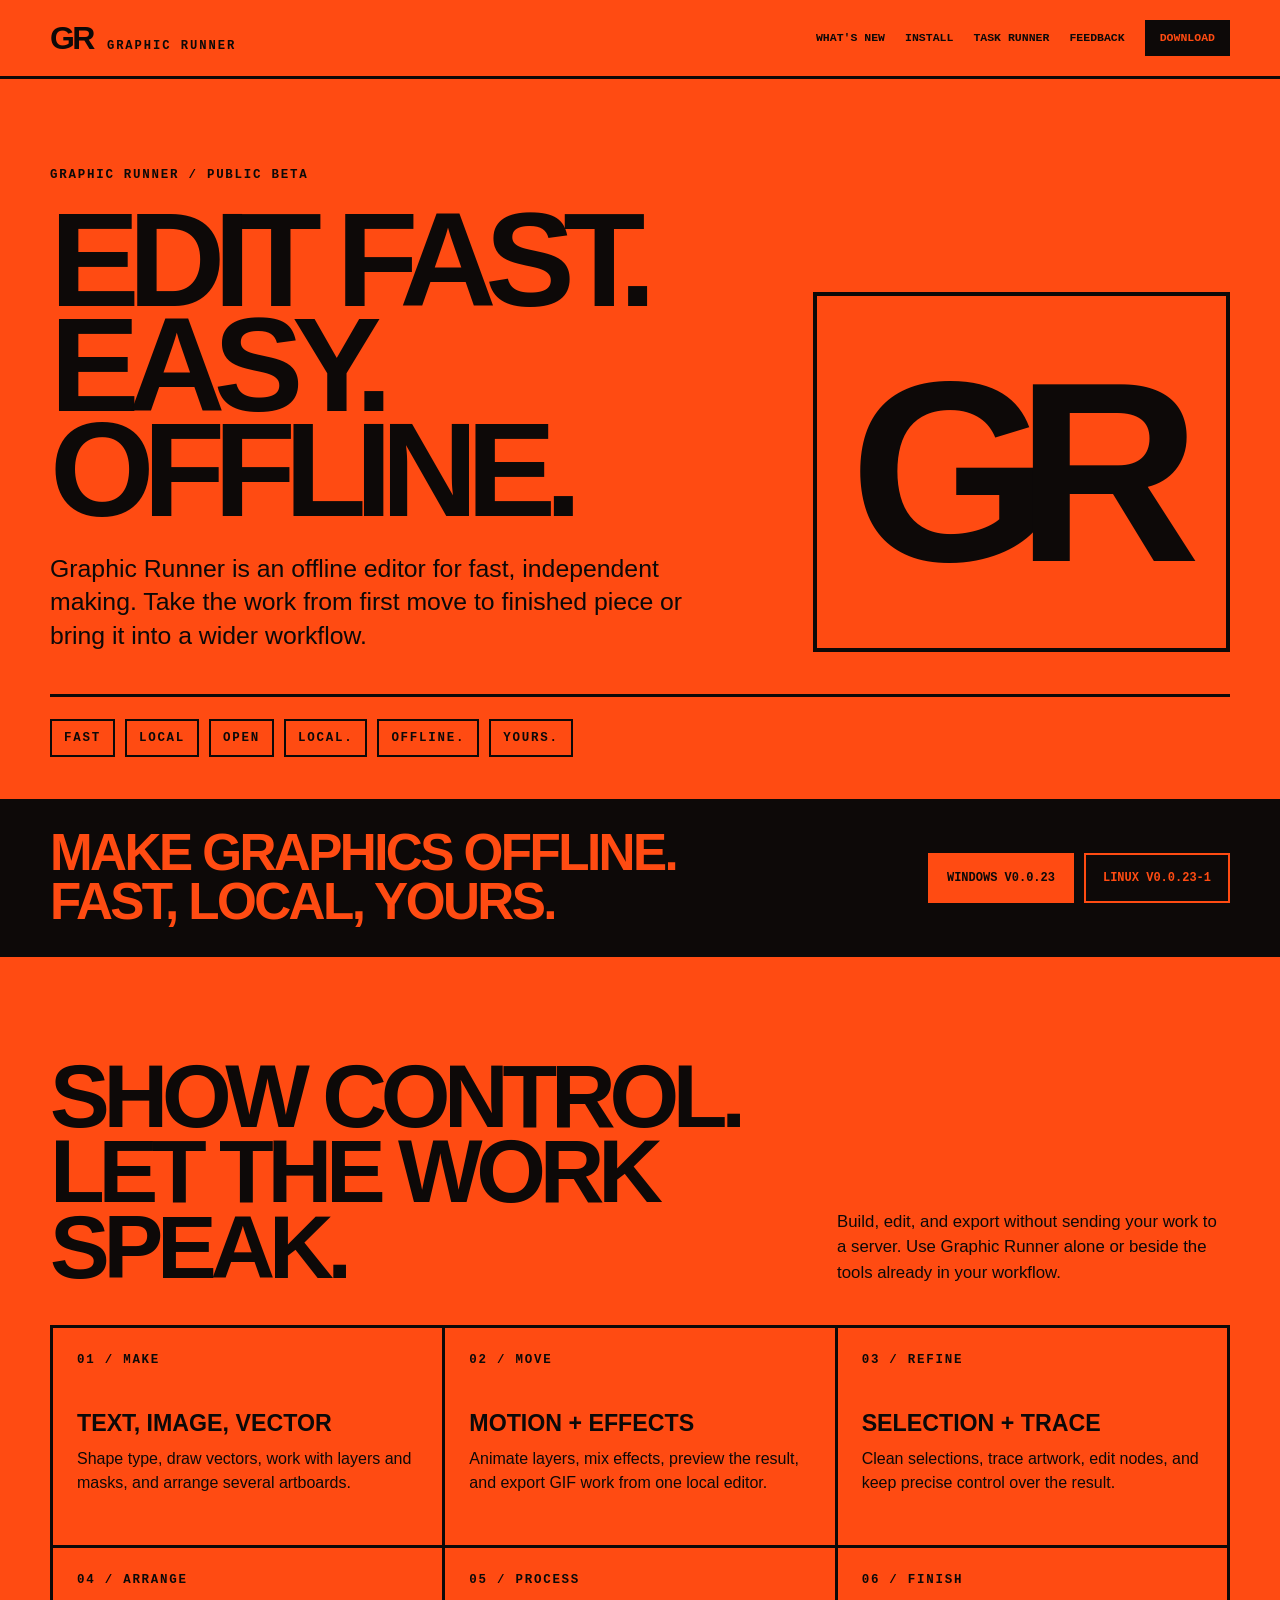
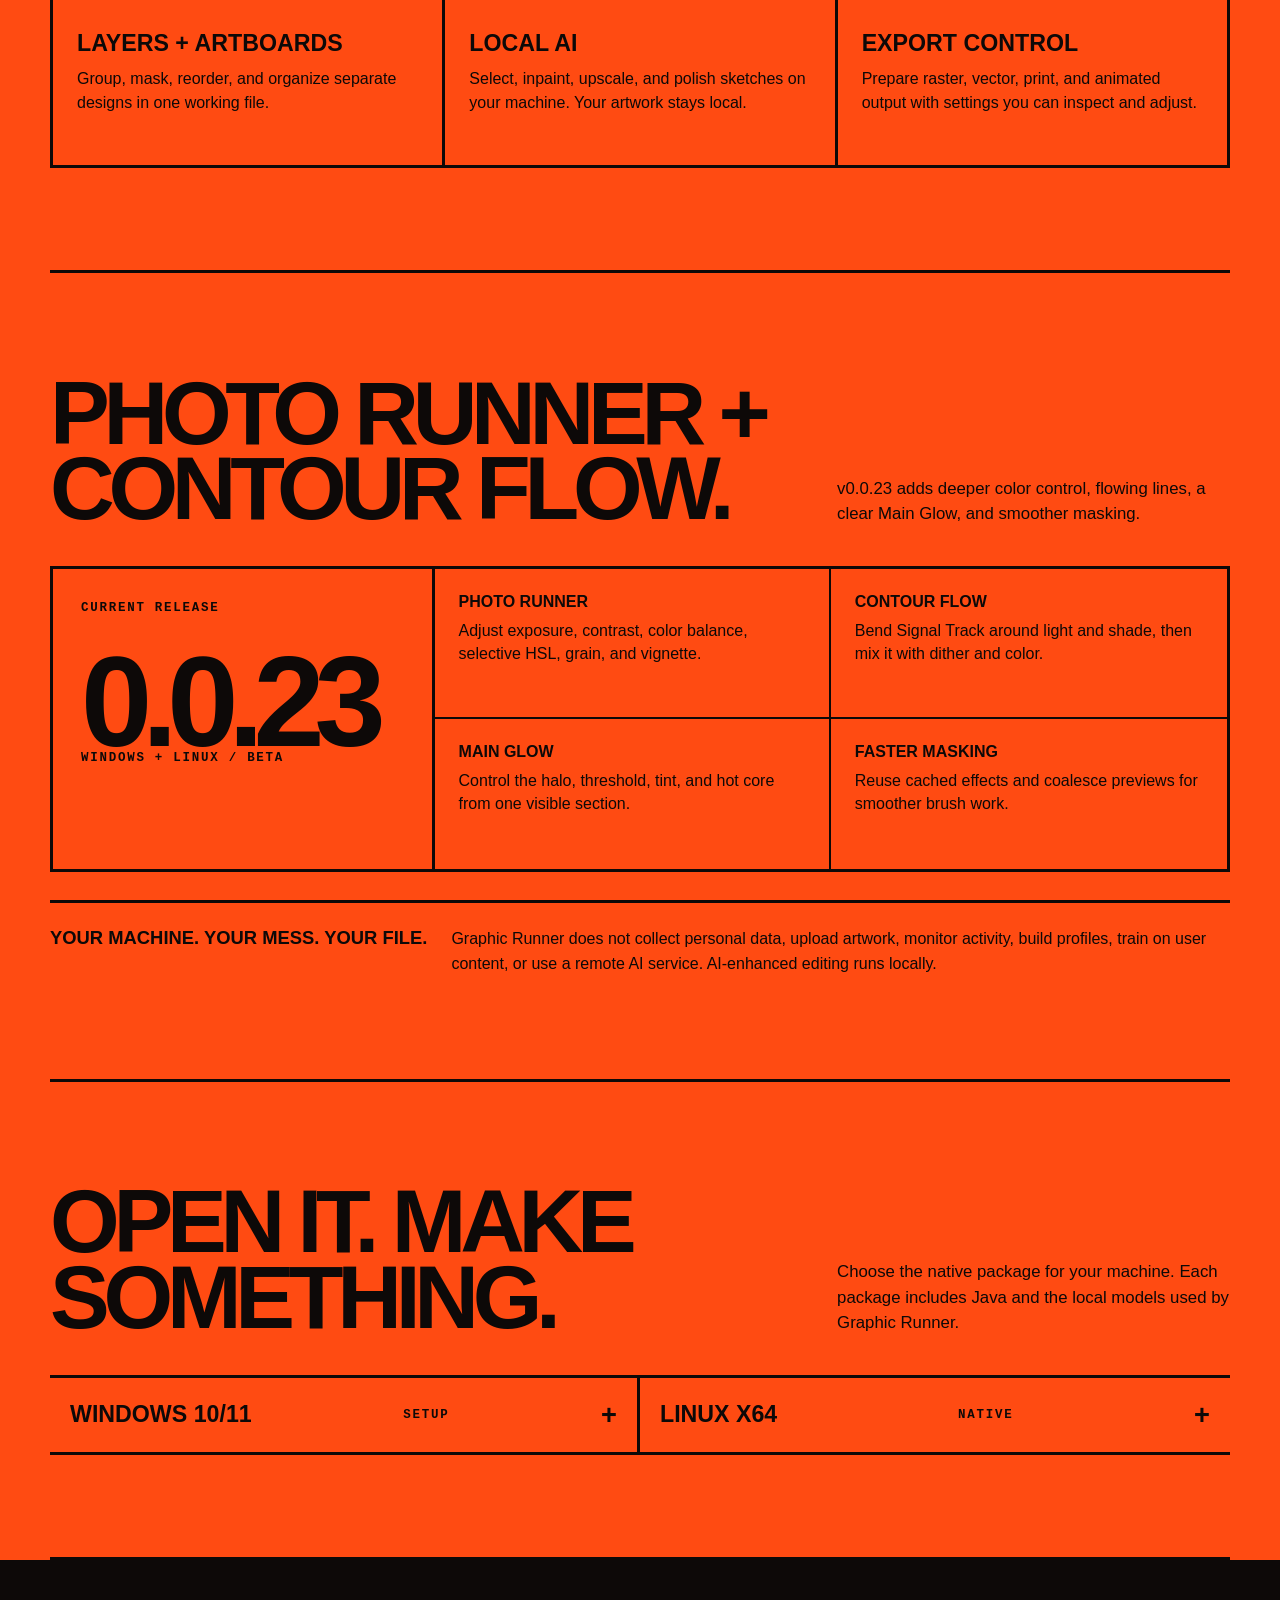
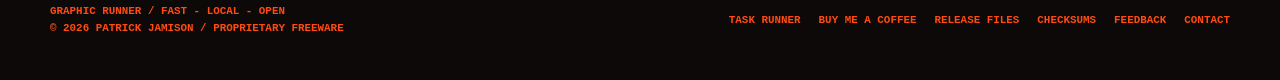
==== index.html @ 795e066e "Apply Graphic Runner brand system to website" ====
<!doctype html>
<html lang="en">
<head>
  <meta charset="utf-8">
  <meta name="viewport" content="width=device-width, initial-scale=1">
  <meta name="theme-color" content="#ff4b12">
  <meta name="description" content="Graphic Runner v0.0.23 Beta is a fast, local graphics editor with Photo Runner, Contour Flow, smoother masking, and offline AI for Windows and Linux.">
  <link rel="canonical" href="https://runnerlabs.github.io/graphic-runner/">
  <meta property="og:type" content="website">
  <meta property="og:site_name" content="Graphic Runner">
  <meta property="og:title" content="Graphic Runner - Edit fast. Easy. Offline.">
  <meta property="og:description" content="Make graphics offline. Fast, local, yours.">
  <meta property="og:url" content="https://runnerlabs.github.io/graphic-runner/">
  <meta property="og:image" content="https://runnerlabs.github.io/graphic-runner/assets/graphic-runner-social-card-orange.png">
  <meta property="og:image:width" content="1200">
  <meta property="og:image:height" content="630">
  <meta property="og:image:alt" content="Graphic Runner public beta">
  <meta name="twitter:card" content="summary_large_image">
  <meta name="twitter:title" content="Graphic Runner - Edit fast. Easy. Offline.">
  <meta name="twitter:description" content="Make graphics offline. Fast, local, yours.">
  <meta name="twitter:image" content="https://runnerlabs.github.io/graphic-runner/assets/graphic-runner-social-card-orange.png">
  <title>Graphic Runner - Edit Fast. Easy. Offline.</title>
  <link rel="icon" type="image/png" href="assets/graphic-runner-ember-gr.png">
  <link rel="apple-touch-icon" href="assets/graphic-runner-ember-gr.png">
  <style>
    :root { --field: #ff4b12; --ink: #0d0908; --max: 1180px; }
    * { box-sizing: border-box; }
    html { scroll-behavior: smooth; }
    body { margin: 0; color: var(--ink); background: var(--field); font-family: Arial, Helvetica, sans-serif; }
    a { color: inherit; }
    button, summary { font: inherit; }
    .shell { width: min(calc(100% - 40px), var(--max)); margin-inline: auto; }
    .mono { font-family: "Courier New", Courier, monospace; }
    .skip-link { position: fixed; top: -80px; left: 16px; z-index: 20; padding: 12px 16px; color: var(--field); background: var(--ink); border: 2px solid var(--ink); font: 700 .75rem/1 "Courier New", monospace; text-transform: uppercase; }
    .skip-link:focus { top: 12px; }
    :focus-visible { outline: 4px solid var(--ink); outline-offset: 4px; }
    header { border-bottom: 3px solid var(--ink); }
    .nav { min-height: 76px; display: flex; align-items: center; justify-content: space-between; gap: 24px; }
    .brand { display: flex; align-items: baseline; gap: 14px; color: var(--ink); font-weight: 900; text-decoration: none; text-transform: uppercase; }
    .brand-mark { font-size: 2rem; line-height: 1; letter-spacing: -.08em; }
    .brand-name { font: 700 .76rem/1 "Courier New", monospace; letter-spacing: .16em; }
    .nav-links { display: flex; align-items: center; gap: 20px; }
    .nav-links a { font: 700 .72rem/1 "Courier New", monospace; text-decoration: none; text-transform: uppercase; }
    .nav-links a:hover { text-decoration: underline; text-decoration-thickness: 2px; text-underline-offset: 5px; }
    .nav-links .download-link { padding: 12px 15px; color: var(--field); background: var(--ink); }
    .hero { padding: clamp(40px, 7vw, 88px) 0 42px; }
    .hero-grid { display: grid; grid-template-columns: minmax(0, 1fr) minmax(280px, .62fr); gap: clamp(34px, 7vw, 92px); align-items: end; }
    .kicker, .stamp { font: 700 .78rem/1.3 "Courier New", Courier, monospace; letter-spacing: .14em; text-transform: uppercase; }
    .kicker { margin: 0 0 24px; }
    h1, h2, h3, p { margin-top: 0; }
    h1 { max-width: 820px; margin-bottom: 30px; font-size: clamp(4.2rem, 10.5vw, 9.6rem); font-weight: 900; line-height: .78; letter-spacing: -.085em; text-transform: uppercase; }
    .lede { max-width: 650px; margin-bottom: 0; font-size: clamp(1.15rem, 2vw, 1.55rem); line-height: 1.35; }
    .monogram { display: grid; min-height: 360px; place-items: center; border: 4px solid var(--ink); font-size: clamp(8rem, 20vw, 17rem); font-weight: 900; line-height: .7; letter-spacing: -.13em; overflow: hidden; }
    .monogram span { transform: translateX(-.05em); }
    .proof-row { display: flex; flex-wrap: wrap; gap: 10px; margin-top: 42px; padding-top: 22px; border-top: 3px solid var(--ink); }
    .proof-row span { padding: 9px 12px; border: 2px solid var(--ink); }
    .action-band { color: var(--field); background: var(--ink); }
    .action-row { display: grid; grid-template-columns: minmax(0, 1fr) auto; align-items: center; gap: 28px; min-height: 156px; padding-block: 30px; }
    .action-row p { max-width: 690px; margin-bottom: 0; font-size: clamp(1.8rem, 4vw, 3.6rem); font-weight: 900; line-height: .95; letter-spacing: -.05em; text-transform: uppercase; }
    .actions { display: flex; flex-wrap: wrap; justify-content: flex-end; gap: 10px; }
    .button { min-height: 50px; display: inline-flex; align-items: center; justify-content: center; padding: 13px 17px; border: 2px solid var(--field); color: var(--field); background: var(--ink); font: 700 .75rem/1 "Courier New", Courier, monospace; text-align: center; text-decoration: none; text-transform: uppercase; }
    .button.primary { color: var(--ink); background: var(--field); }
    .button:hover { color: var(--ink); background: var(--field); }
    .button.primary:hover { color: var(--field); background: var(--ink); }
    .section { padding: clamp(58px, 8vw, 104px) 0; border-bottom: 3px solid var(--ink); }
    .section-heading { display: grid; grid-template-columns: minmax(0, 1.15fr) minmax(260px, .6fr); gap: 34px; align-items: end; margin-bottom: 40px; }
    h2 { margin-bottom: 0; font-size: clamp(3rem, 7vw, 6.5rem); font-weight: 900; line-height: .84; letter-spacing: -.07em; text-transform: uppercase; }
    .section-heading p { margin-bottom: 0; font-size: 1.05rem; line-height: 1.5; }
    .capability-grid { display: grid; grid-template-columns: repeat(3, 1fr); border-top: 3px solid var(--ink); border-left: 3px solid var(--ink); }
    .capability { min-height: 220px; padding: 24px; border-right: 3px solid var(--ink); border-bottom: 3px solid var(--ink); }
    .capability .stamp { display: block; margin-bottom: 44px; }
    h3 { margin-bottom: 12px; font-size: 1.45rem; line-height: 1; text-transform: uppercase; }
    .capability p { margin-bottom: 0; line-height: 1.5; }
    .release-grid { display: grid; grid-template-columns: .65fr 1.35fr; border: 3px solid var(--ink); }
    .release-mark { padding: 28px; border-right: 3px solid var(--ink); }
    .release-mark strong { display: block; margin-top: 38px; font-size: clamp(4rem, 10vw, 8rem); line-height: .75; letter-spacing: -.08em; }
    .release-list { display: grid; grid-template-columns: 1fr 1fr; }
    .release-item { min-height: 150px; padding: 24px; border-right: 2px solid var(--ink); border-bottom: 2px solid var(--ink); }
    .release-item:nth-child(2n) { border-right: 0; }
    .release-item:nth-last-child(-n+2) { border-bottom: 0; }
    .release-item strong { display: block; margin-bottom: 8px; text-transform: uppercase; }
    .release-item p { margin-bottom: 0; line-height: 1.45; }
    .trust-note { display: grid; grid-template-columns: auto minmax(0, 1fr); gap: 24px; margin-top: 28px; padding-top: 24px; border-top: 3px solid var(--ink); }
    .trust-note strong { font-size: 1.15rem; text-transform: uppercase; }
    .trust-note p { max-width: 760px; margin-bottom: 0; line-height: 1.55; }
    .install-grid { display: grid; grid-template-columns: 1fr 1fr; border-top: 3px solid var(--ink); }
    details { border-right: 3px solid var(--ink); border-bottom: 3px solid var(--ink); }
    details:last-child { border-right: 0; }
    summary { min-height: 74px; display: flex; align-items: center; justify-content: space-between; gap: 20px; padding: 18px 20px; cursor: pointer; list-style: none; text-transform: uppercase; }
    summary::-webkit-details-marker { display: none; }
    summary::after { content: "+"; font-size: 1.7rem; font-weight: 900; }
    details[open] summary::after { content: "-"; }
    details[open] summary { color: var(--field); background: var(--ink); }
    summary h3 { margin: 0; }
    .detail-body { padding: 24px; border-top: 3px solid var(--ink); }
    .detail-body ol { margin: 0; padding-left: 21px; line-height: 1.55; }
    .detail-body li + li { margin-top: 10px; }
    .checksum { display: block; margin-top: 6px; font: 700 .7rem/1.5 "Courier New", monospace; overflow-wrap: anywhere; }
    .detail-note { margin: 20px 0 0; padding-left: 14px; border-left: 4px solid var(--ink); line-height: 1.5; }
    footer { color: var(--field); background: var(--ink); }
    .footer-row { min-height: 120px; display: flex; align-items: center; justify-content: space-between; gap: 28px; padding-block: 26px; font: 700 .68rem/1.55 "Courier New", monospace; text-transform: uppercase; }
    .footer-links { display: flex; flex-wrap: wrap; justify-content: flex-end; gap: 18px; }
    .footer-links a { text-decoration: none; }
    .footer-links a:hover { text-decoration: underline; text-underline-offset: 4px; }
    @media (max-width: 860px) {
      .hero-grid, .section-heading, .release-grid { grid-template-columns: 1fr; }
      .monogram { min-height: 250px; }
      .action-row { grid-template-columns: 1fr; }
      .actions { justify-content: flex-start; }
      .capability-grid { grid-template-columns: 1fr 1fr; }
      .release-mark { border-right: 0; border-bottom: 3px solid var(--ink); }
    }
    @media (max-width: 640px) {
      .shell { width: min(calc(100% - 24px), var(--max)); }
      .nav { align-items: flex-start; flex-direction: column; padding: 16px 0; }
      .nav-links { width: 100%; justify-content: space-between; gap: 12px; }
      .nav-links a:not(.download-link) { display: none; }
      h1 { font-size: clamp(3.6rem, 21vw, 6rem); }
      .capability-grid, .release-list, .install-grid { grid-template-columns: 1fr; }
      .capability { min-height: 0; }
      .release-item, .release-item:nth-child(2n) { border-right: 0; border-bottom: 2px solid var(--ink); }
      .release-item:last-child { border-bottom: 0; }
      details { border-right: 0; }
      .trust-note { grid-template-columns: 1fr; }
      .footer-row { align-items: flex-start; flex-direction: column; }
      .footer-links { justify-content: flex-start; }
    }
    @media (prefers-reduced-motion: reduce) { html { scroll-behavior: auto; } }
  </style>
</head>
<body>
  <a class="skip-link" href="#main">Skip to content</a>
  <header>
    <nav class="nav shell" aria-label="Main navigation">
      <a class="brand" href="#top"><span class="brand-mark">GR</span><span class="brand-name">Graphic Runner</span></a>
      <div class="nav-links">
        <a href="#release">What's new</a><a href="#install">Install</a><a href="https://runnerlabs.github.io/task-runner/">Task Runner</a><a href="https://forms.gle/xRCnM3ARTG7ps8CYA" target="_blank" rel="noopener">Feedback</a><a class="download-link" href="https://github.com/RunnerLabs/graphic-runner/releases/tag/v0.0.23">Download</a>
      </div>
    </nav>
  </header>
  <main id="main">
    <section class="hero shell" id="top" aria-labelledby="main-title">
      <div class="hero-grid">
        <div><p class="kicker">Graphic Runner / Public beta</p><h1 id="main-title">Edit fast.<br>Easy.<br>Offline.</h1><p class="lede">Graphic Runner is an offline editor for fast, independent making. Take the work from first move to finished piece or bring it into a wider workflow.</p></div>
        <div class="monogram" aria-label="Graphic Runner GR monogram"><span>GR</span></div>
      </div>
      <div class="proof-row stamp" aria-label="Graphic Runner proof stamps"><span>Fast</span><span>Local</span><span>Open</span><span>Local.</span><span>Offline.</span><span>Yours.</span></div>
    </section>
    <section class="action-band" aria-label="Download Graphic Runner">
      <div class="action-row shell"><p>Make graphics offline. Fast, local, yours.</p><div class="actions"><a class="button primary" href="https://github.com/RunnerLabs/graphic-runner/releases/download/v0.0.23/GraphicRunner-0.0.23-Windows-Setup.exe">Windows v0.0.23</a><a class="button" href="https://github.com/RunnerLabs/graphic-runner/releases/download/v0.0.23/graphicrunner_0.0.23-1_amd64.deb">Linux v0.0.23-1</a></div></div>
    </section>
    <section class="section shell" aria-labelledby="control-title">
      <div class="section-heading"><h2 id="control-title">Show control. Let the work speak.</h2><p>Build, edit, and export without sending your work to a server. Use Graphic Runner alone or beside the tools already in your workflow.</p></div>
      <div class="capability-grid">
        <article class="capability"><span class="stamp">01 / Make</span><h3>Text, image, vector</h3><p>Shape type, draw vectors, work with layers and masks, and arrange several artboards.</p></article>
        <article class="capability"><span class="stamp">02 / Move</span><h3>Motion + effects</h3><p>Animate layers, mix effects, preview the result, and export GIF work from one local editor.</p></article>
        <article class="capability"><span class="stamp">03 / Refine</span><h3>Selection + trace</h3><p>Clean selections, trace artwork, edit nodes, and keep precise control over the result.</p></article>
        <article class="capability"><span class="stamp">04 / Arrange</span><h3>Layers + artboards</h3><p>Group, mask, reorder, and organize separate designs in one working file.</p></article>
        <article class="capability"><span class="stamp">05 / Process</span><h3>Local AI</h3><p>Select, inpaint, upscale, and polish sketches on your machine. Your artwork stays local.</p></article>
        <article class="capability"><span class="stamp">06 / Finish</span><h3>Export control</h3><p>Prepare raster, vector, print, and animated output with settings you can inspect and adjust.</p></article>
      </div>
    </section>
    <section class="section shell" id="release" aria-labelledby="release-title">
      <div class="section-heading"><h2 id="release-title">Photo Runner + Contour Flow.</h2><p>v0.0.23 adds deeper color control, flowing lines, a clear Main Glow, and smoother masking.</p></div>
      <div class="release-grid"><div class="release-mark"><span class="stamp">Current release</span><strong>0.0.23</strong><p class="stamp">Windows + Linux / Beta</p></div><div class="release-list"><article class="release-item"><strong>Photo Runner</strong><p>Adjust exposure, contrast, color balance, selective HSL, grain, and vignette.</p></article><article class="release-item"><strong>Contour Flow</strong><p>Bend Signal Track around light and shade, then mix it with dither and color.</p></article><article class="release-item"><strong>Main Glow</strong><p>Control the halo, threshold, tint, and hot core from one visible section.</p></article><article class="release-item"><strong>Faster masking</strong><p>Reuse cached effects and coalesce previews for smoother brush work.</p></article></div></div>
      <div class="trust-note"><strong>Your machine. Your mess. Your file.</strong><p>Graphic Runner does not collect personal data, upload artwork, monitor activity, build profiles, train on user content, or use a remote AI service. AI-enhanced editing runs locally.</p></div>
    </section>
    <section class="section shell" id="install" aria-labelledby="install-title">
      <div class="section-heading"><h2 id="install-title">Open it. Make something.</h2><p>Choose the native package for your machine. Each package includes Java and the local models used by Graphic Runner.</p></div>
      <div class="install-grid">
        <details><summary><h3>Windows 10/11</h3><span class="stamp">Setup</span></summary><div class="detail-body"><ol><li>Download <a href="https://github.com/RunnerLabs/graphic-runner/releases/download/v0.0.23/GraphicRunner-0.0.23-Windows-Setup.exe"><strong>GraphicRunner-0.0.23-Windows-Setup.exe</strong></a>.</li><li>Verify the SHA-256 checksum.<span class="checksum">79E39475E0C8FB78A49BEAB6A52B58510111F512CE08117F7CCEC7CEAD509DE9</span></li><li>Run Setup, then accept the beta license when Graphic Runner opens.</li></ol><p class="detail-note">This unsigned beta may show a publisher notice. Verify the checksum, confirm the app name, and continue from More info. Do not disable Windows security.</p></div></details>
        <details><summary><h3>Linux x64</h3><span class="stamp">Native</span></summary><div class="detail-body"><ol><li>Download <a href="https://github.com/RunnerLabs/graphic-runner/releases/download/v0.0.23/graphicrunner_0.0.23-1_amd64.deb"><strong>graphicrunner_0.0.23-1_amd64.deb</strong></a>.</li><li>Verify the SHA-256 checksum.<span class="checksum">AD901C06F4816F4A5AD97CCD33A5E4DD7DA90E92955A73CE689907664F190356</span></li><li>Install with <code>sudo apt install ./graphicrunner_0.0.23-1_amd64.deb</code>.</li><li>For a no-install option, use the <a href="https://github.com/RunnerLabs/graphic-runner/releases/download/v0.0.23/GraphicRunner-Linux-x64-0.0.23.tar.gz"><strong>portable Linux bundle</strong></a>.</li></ol><p class="detail-note">Java is included. Vulkan and OpenMP are optional for native AI upscale. Wine and Bottles are not required.</p></div></details>
      </div>
    </section>
  </main>
  <footer><div class="footer-row shell"><span>Graphic Runner / Fast - Local - Open<br>© 2026 Patrick Jamison / Proprietary freeware</span><div class="footer-links"><a href="https://runnerlabs.github.io/task-runner/">Task Runner</a><a href="https://buymeacoffee.com/trunner">Buy me a coffee</a><a href="https://github.com/RunnerLabs/graphic-runner/releases/tag/v0.0.23">Release files</a><a href="https://github.com/RunnerLabs/graphic-runner/releases/download/v0.0.23/SHA256SUMS_v0.0.23.txt">Checksums</a><a href="https://forms.gle/xRCnM3ARTG7ps8CYA" target="_blank" rel="noopener">Feedback</a><a href="mailto:taskmaster@trunner.net">Contact</a></div></div></footer>
</body>
</html>
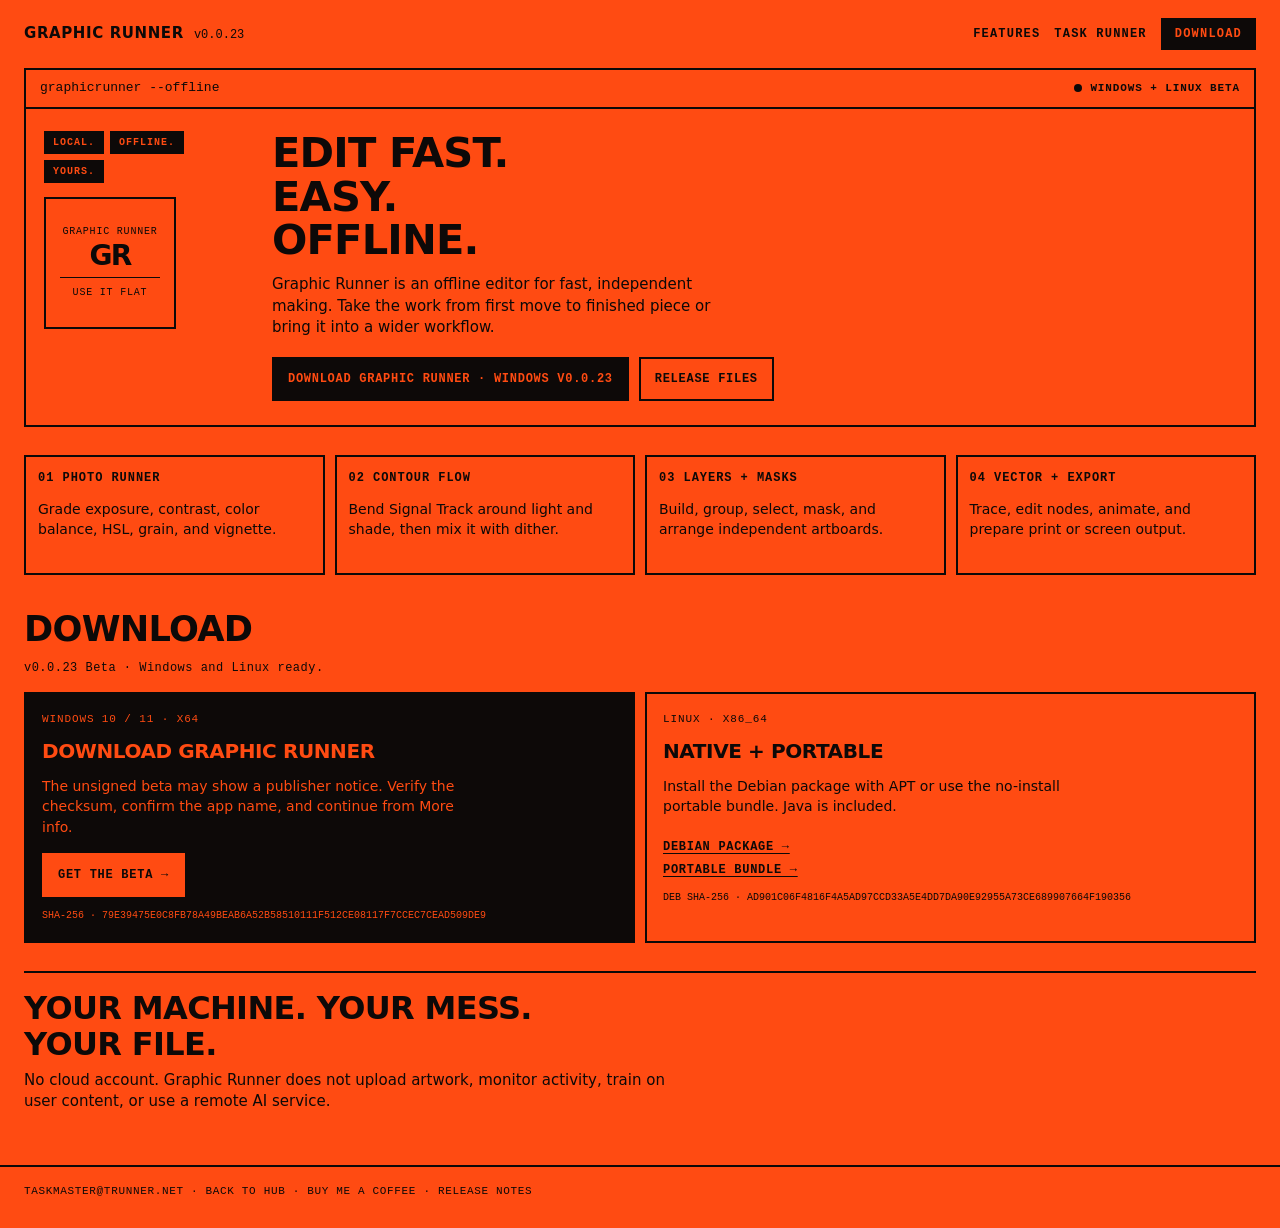
==== commit 348c48cc: "Match Graphic Runner page to shared product layout" ====
--- a/index.html
+++ b/index.html
@@ -19,160 +19,121 @@
   <meta name="twitter:title" content="Graphic Runner - Edit fast. Easy. Offline.">
   <meta name="twitter:description" content="Make graphics offline. Fast, local, yours.">
   <meta name="twitter:image" content="https://runnerlabs.github.io/graphic-runner/assets/graphic-runner-social-card-orange.png">
-  <title>Graphic Runner - Edit Fast. Easy. Offline.</title>
+  <title>Graphic Runner - Edit fast. Easy. Offline.</title>
   <link rel="icon" type="image/png" href="assets/graphic-runner-ember-gr.png">
   <link rel="apple-touch-icon" href="assets/graphic-runner-ember-gr.png">
   <style>
-    :root { --field: #ff4b12; --ink: #0d0908; --max: 1180px; }
-    * { box-sizing: border-box; }
-    html { scroll-behavior: smooth; }
-    body { margin: 0; color: var(--ink); background: var(--field); font-family: Arial, Helvetica, sans-serif; }
-    a { color: inherit; }
-    button, summary { font: inherit; }
-    .shell { width: min(calc(100% - 40px), var(--max)); margin-inline: auto; }
-    .mono { font-family: "Courier New", Courier, monospace; }
-    .skip-link { position: fixed; top: -80px; left: 16px; z-index: 20; padding: 12px 16px; color: var(--field); background: var(--ink); border: 2px solid var(--ink); font: 700 .75rem/1 "Courier New", monospace; text-transform: uppercase; }
+    :root {
+      --field: #ff4b12;
+      --ink: #0d0908;
+      --pad: 24px;
+      --max: 1280px;
+      --font: "IBM Plex Sans", "Segoe UI", system-ui, sans-serif;
+      --mono: "IBM Plex Mono", "SFMono-Regular", Consolas, monospace;
+    }
+    *, *::before, *::after { box-sizing: border-box; }
+    html { color-scheme: light; scroll-behavior: smooth; }
+    body { margin: 0; min-height: 100vh; color: var(--ink); background: var(--field); font-family: var(--font); font-size: 16px; line-height: 1.45; -webkit-font-smoothing: antialiased; }
+    a { color: inherit; text-decoration: none; }
+    h1, h2, h3, p { margin: 0; }
+    h1, h2, h3 { font-weight: 800; letter-spacing: -.02em; text-transform: uppercase; }
+    code { font-family: var(--mono); }
+    .skip-link { position: fixed; top: -70px; left: 16px; z-index: 10; padding: 10px 14px; color: var(--field); background: var(--ink); font: 700 12px/1 var(--mono); text-transform: uppercase; }
     .skip-link:focus { top: 12px; }
-    :focus-visible { outline: 4px solid var(--ink); outline-offset: 4px; }
-    header { border-bottom: 3px solid var(--ink); }
-    .nav { min-height: 76px; display: flex; align-items: center; justify-content: space-between; gap: 24px; }
-    .brand { display: flex; align-items: baseline; gap: 14px; color: var(--ink); font-weight: 900; text-decoration: none; text-transform: uppercase; }
-    .brand-mark { font-size: 2rem; line-height: 1; letter-spacing: -.08em; }
-    .brand-name { font: 700 .76rem/1 "Courier New", monospace; letter-spacing: .16em; }
-    .nav-links { display: flex; align-items: center; gap: 20px; }
-    .nav-links a { font: 700 .72rem/1 "Courier New", monospace; text-decoration: none; text-transform: uppercase; }
-    .nav-links a:hover { text-decoration: underline; text-decoration-thickness: 2px; text-underline-offset: 5px; }
-    .nav-links .download-link { padding: 12px 15px; color: var(--field); background: var(--ink); }
-    .hero { padding: clamp(40px, 7vw, 88px) 0 42px; }
-    .hero-grid { display: grid; grid-template-columns: minmax(0, 1fr) minmax(280px, .62fr); gap: clamp(34px, 7vw, 92px); align-items: end; }
-    .kicker, .stamp { font: 700 .78rem/1.3 "Courier New", Courier, monospace; letter-spacing: .14em; text-transform: uppercase; }
-    .kicker { margin: 0 0 24px; }
-    h1, h2, h3, p { margin-top: 0; }
-    h1 { max-width: 820px; margin-bottom: 30px; font-size: clamp(4.2rem, 10.5vw, 9.6rem); font-weight: 900; line-height: .78; letter-spacing: -.085em; text-transform: uppercase; }
-    .lede { max-width: 650px; margin-bottom: 0; font-size: clamp(1.15rem, 2vw, 1.55rem); line-height: 1.35; }
-    .monogram { display: grid; min-height: 360px; place-items: center; border: 4px solid var(--ink); font-size: clamp(8rem, 20vw, 17rem); font-weight: 900; line-height: .7; letter-spacing: -.13em; overflow: hidden; }
-    .monogram span { transform: translateX(-.05em); }
-    .proof-row { display: flex; flex-wrap: wrap; gap: 10px; margin-top: 42px; padding-top: 22px; border-top: 3px solid var(--ink); }
-    .proof-row span { padding: 9px 12px; border: 2px solid var(--ink); }
-    .action-band { color: var(--field); background: var(--ink); }
-    .action-row { display: grid; grid-template-columns: minmax(0, 1fr) auto; align-items: center; gap: 28px; min-height: 156px; padding-block: 30px; }
-    .action-row p { max-width: 690px; margin-bottom: 0; font-size: clamp(1.8rem, 4vw, 3.6rem); font-weight: 900; line-height: .95; letter-spacing: -.05em; text-transform: uppercase; }
-    .actions { display: flex; flex-wrap: wrap; justify-content: flex-end; gap: 10px; }
-    .button { min-height: 50px; display: inline-flex; align-items: center; justify-content: center; padding: 13px 17px; border: 2px solid var(--field); color: var(--field); background: var(--ink); font: 700 .75rem/1 "Courier New", Courier, monospace; text-align: center; text-decoration: none; text-transform: uppercase; }
-    .button.primary { color: var(--ink); background: var(--field); }
-    .button:hover { color: var(--ink); background: var(--field); }
-    .button.primary:hover { color: var(--field); background: var(--ink); }
-    .section { padding: clamp(58px, 8vw, 104px) 0; border-bottom: 3px solid var(--ink); }
-    .section-heading { display: grid; grid-template-columns: minmax(0, 1.15fr) minmax(260px, .6fr); gap: 34px; align-items: end; margin-bottom: 40px; }
-    h2 { margin-bottom: 0; font-size: clamp(3rem, 7vw, 6.5rem); font-weight: 900; line-height: .84; letter-spacing: -.07em; text-transform: uppercase; }
-    .section-heading p { margin-bottom: 0; font-size: 1.05rem; line-height: 1.5; }
-    .capability-grid { display: grid; grid-template-columns: repeat(3, 1fr); border-top: 3px solid var(--ink); border-left: 3px solid var(--ink); }
-    .capability { min-height: 220px; padding: 24px; border-right: 3px solid var(--ink); border-bottom: 3px solid var(--ink); }
-    .capability .stamp { display: block; margin-bottom: 44px; }
-    h3 { margin-bottom: 12px; font-size: 1.45rem; line-height: 1; text-transform: uppercase; }
-    .capability p { margin-bottom: 0; line-height: 1.5; }
-    .release-grid { display: grid; grid-template-columns: .65fr 1.35fr; border: 3px solid var(--ink); }
-    .release-mark { padding: 28px; border-right: 3px solid var(--ink); }
-    .release-mark strong { display: block; margin-top: 38px; font-size: clamp(4rem, 10vw, 8rem); line-height: .75; letter-spacing: -.08em; }
-    .release-list { display: grid; grid-template-columns: 1fr 1fr; }
-    .release-item { min-height: 150px; padding: 24px; border-right: 2px solid var(--ink); border-bottom: 2px solid var(--ink); }
-    .release-item:nth-child(2n) { border-right: 0; }
-    .release-item:nth-last-child(-n+2) { border-bottom: 0; }
-    .release-item strong { display: block; margin-bottom: 8px; text-transform: uppercase; }
-    .release-item p { margin-bottom: 0; line-height: 1.45; }
-    .trust-note { display: grid; grid-template-columns: auto minmax(0, 1fr); gap: 24px; margin-top: 28px; padding-top: 24px; border-top: 3px solid var(--ink); }
-    .trust-note strong { font-size: 1.15rem; text-transform: uppercase; }
-    .trust-note p { max-width: 760px; margin-bottom: 0; line-height: 1.55; }
-    .install-grid { display: grid; grid-template-columns: 1fr 1fr; border-top: 3px solid var(--ink); }
-    details { border-right: 3px solid var(--ink); border-bottom: 3px solid var(--ink); }
-    details:last-child { border-right: 0; }
-    summary { min-height: 74px; display: flex; align-items: center; justify-content: space-between; gap: 20px; padding: 18px 20px; cursor: pointer; list-style: none; text-transform: uppercase; }
-    summary::-webkit-details-marker { display: none; }
-    summary::after { content: "+"; font-size: 1.7rem; font-weight: 900; }
-    details[open] summary::after { content: "-"; }
-    details[open] summary { color: var(--field); background: var(--ink); }
-    summary h3 { margin: 0; }
-    .detail-body { padding: 24px; border-top: 3px solid var(--ink); }
-    .detail-body ol { margin: 0; padding-left: 21px; line-height: 1.55; }
-    .detail-body li + li { margin-top: 10px; }
-    .checksum { display: block; margin-top: 6px; font: 700 .7rem/1.5 "Courier New", monospace; overflow-wrap: anywhere; }
-    .detail-note { margin: 20px 0 0; padding-left: 14px; border-left: 4px solid var(--ink); line-height: 1.5; }
-    footer { color: var(--field); background: var(--ink); }
-    .footer-row { min-height: 120px; display: flex; align-items: center; justify-content: space-between; gap: 28px; padding-block: 26px; font: 700 .68rem/1.55 "Courier New", monospace; text-transform: uppercase; }
-    .footer-links { display: flex; flex-wrap: wrap; justify-content: flex-end; gap: 18px; }
-    .footer-links a { text-decoration: none; }
-    .footer-links a:hover { text-decoration: underline; text-underline-offset: 4px; }
-    @media (max-width: 860px) {
-      .hero-grid, .section-heading, .release-grid { grid-template-columns: 1fr; }
-      .monogram { min-height: 250px; }
-      .action-row { grid-template-columns: 1fr; }
-      .actions { justify-content: flex-start; }
-      .capability-grid { grid-template-columns: 1fr 1fr; }
-      .release-mark { border-right: 0; border-bottom: 3px solid var(--ink); }
-    }
-    @media (max-width: 640px) {
-      .shell { width: min(calc(100% - 24px), var(--max)); }
-      .nav { align-items: flex-start; flex-direction: column; padding: 16px 0; }
-      .nav-links { width: 100%; justify-content: space-between; gap: 12px; }
-      .nav-links a:not(.download-link) { display: none; }
-      h1 { font-size: clamp(3.6rem, 21vw, 6rem); }
-      .capability-grid, .release-list, .install-grid { grid-template-columns: 1fr; }
-      .capability { min-height: 0; }
-      .release-item, .release-item:nth-child(2n) { border-right: 0; border-bottom: 2px solid var(--ink); }
-      .release-item:last-child { border-bottom: 0; }
-      details { border-right: 0; }
-      .trust-note { grid-template-columns: 1fr; }
-      .footer-row { align-items: flex-start; flex-direction: column; }
-      .footer-links { justify-content: flex-start; }
-    }
+    :focus-visible { outline: 3px solid var(--ink); outline-offset: 3px; }
+    .nav { max-width: var(--max); margin: 0 auto; padding: 18px var(--pad); display: flex; align-items: center; justify-content: space-between; gap: 16px; }
+    .nav-brand { display: flex; align-items: baseline; gap: 10px; }
+    .nav-brand .name { font-size: 15px; font-weight: 800; letter-spacing: .04em; text-transform: uppercase; }
+    .nav-brand .ver { font: 12px/1 var(--mono); }
+    .nav-links { display: flex; align-items: center; gap: 14px; font: 700 12px/1 var(--mono); letter-spacing: .1em; text-transform: uppercase; }
+    .nav-cta { display: inline-block; padding: 8px 12px; color: var(--field); background: var(--ink); border: 2px solid var(--ink); }
+    main { max-width: var(--max); margin: 0 auto; padding: 0 var(--pad) 48px; display: flex; flex-direction: column; gap: 28px; }
+    .hero-card { border: 2px solid var(--ink); background: var(--field); }
+    .hero-bar { display: flex; align-items: center; justify-content: space-between; gap: 12px; padding: 10px 14px; border-bottom: 2px solid var(--ink); font: 13px/1.3 var(--mono); }
+    .status { display: inline-flex; align-items: center; gap: 8px; font-size: 11px; font-weight: 700; letter-spacing: .08em; text-transform: uppercase; }
+    .dot { width: 8px; height: 8px; border-radius: 50%; background: var(--ink); }
+    .hero-body { display: grid; grid-template-columns: minmax(140px, 200px) 1fr; gap: 20px 28px; padding: 22px 18px 24px; }
+    .stamps { display: flex; flex-wrap: wrap; gap: 6px; margin: 0 0 14px; padding: 0; list-style: none; }
+    .stamps li { padding: 4px 8px; color: var(--field); background: var(--ink); border: 1px solid var(--ink); font: 700 10px/1.3 var(--mono); letter-spacing: .1em; text-transform: uppercase; }
+    .brand-stamp { width: 132px; aspect-ratio: 1; display: flex; flex-direction: column; align-items: center; justify-content: center; gap: 5px; border: 2px solid var(--ink); font: 10px/1.2 var(--mono); letter-spacing: .08em; text-align: center; text-transform: uppercase; }
+    .brand-stamp strong { font: 900 28px/.9 var(--font); letter-spacing: -.06em; }
+    .brand-stamp .rule { width: 78%; border-top: 1px solid var(--ink); margin: 4px 0; }
+    .hero-copy h1 { max-width: 16ch; margin-bottom: 12px; font-size: clamp(1.7rem, 3.6vw, 2.6rem); line-height: 1.05; }
+    .lede { max-width: 48ch; margin-bottom: 18px; font-size: 15px; }
+    .hero-ctas { display: flex; flex-wrap: wrap; gap: 10px; }
+    .btn { display: inline-flex; min-height: 44px; align-items: center; justify-content: center; padding: 10px 14px; border: 2px solid var(--ink); border-radius: 0; font: 700 12px/1.2 var(--mono); letter-spacing: .06em; text-align: center; text-transform: uppercase; }
+    .btn-ink { color: var(--field); background: var(--ink); }
+    .btn-outline { color: var(--ink); background: var(--field); }
+    .btn:hover, .btn:focus-visible { outline: 2px solid var(--ink); outline-offset: 2px; }
+    .features { display: grid; grid-template-columns: repeat(4, minmax(0, 1fr)); gap: 10px; }
+    .feature { min-height: 120px; padding: 14px 12px 16px; border: 2px solid var(--ink); background: var(--field); }
+    .feature .label { margin-bottom: 12px; font: 700 12px/1.3 var(--mono); letter-spacing: .08em; text-transform: uppercase; }
+    .feature p { font-size: 14px; }
+    .section-title { margin-bottom: 6px; font-size: clamp(1.6rem, 3vw, 2.2rem); }
+    .section-sub { margin-bottom: 14px; font: 12px/1.45 var(--mono); letter-spacing: .04em; }
+    .download-grid { display: grid; grid-template-columns: 1fr 1fr; gap: 10px; }
+    .download-card { padding: 18px 16px; border: 2px solid var(--ink); }
+    .download-card.primary { color: var(--field); background: var(--ink); }
+    .download-card.secondary { color: var(--ink); background: var(--field); }
+    .download-meta { margin-bottom: 10px; font: 11px/1.4 var(--mono); letter-spacing: .08em; text-transform: uppercase; }
+    .download-card h3 { margin-bottom: 10px; font-size: 1.25rem; }
+    .download-note { max-width: 48ch; margin-bottom: 16px; font-size: 14px; }
+    .download-card.primary .btn { color: var(--ink); background: var(--field); border-color: var(--field); }
+    .text-link { font: 700 12px/1.4 var(--mono); letter-spacing: .06em; text-decoration: underline; text-underline-offset: 3px; text-transform: uppercase; }
+    .checksum { display: block; margin-top: 12px; font: 10px/1.45 var(--mono); overflow-wrap: anywhere; }
+    .trust { padding: 18px 0 4px; border-top: 2px solid var(--ink); }
+    .trust h2 { max-width: 24ch; margin-bottom: 8px; font-size: clamp(1.4rem, 3vw, 2rem); line-height: 1.1; }
+    .trust p { max-width: 68ch; font-size: 15px; }
+    .foot { max-width: var(--max); margin: 0 auto; padding: 16px var(--pad) 28px; border-top: 2px solid var(--ink); font: 11px/1.5 var(--mono); letter-spacing: .06em; text-transform: uppercase; }
+    .foot a:hover { text-decoration: underline; }
+    @media (max-width: 860px) { .hero-body { grid-template-columns: 1fr; } .features { grid-template-columns: 1fr 1fr; } .download-grid { grid-template-columns: 1fr; } }
+    @media (max-width: 560px) { .nav { flex-wrap: wrap; } .nav-links a:not(.nav-cta) { display: none; } .features { grid-template-columns: 1fr; } .hero-ctas { flex-direction: column; } .brand-stamp { width: 118px; } }
     @media (prefers-reduced-motion: reduce) { html { scroll-behavior: auto; } }
   </style>
 </head>
 <body>
   <a class="skip-link" href="#main">Skip to content</a>
-  <header>
-    <nav class="nav shell" aria-label="Main navigation">
-      <a class="brand" href="#top"><span class="brand-mark">GR</span><span class="brand-name">Graphic Runner</span></a>
-      <div class="nav-links">
-        <a href="#release">What's new</a><a href="#install">Install</a><a href="https://runnerlabs.github.io/task-runner/">Task Runner</a><a href="https://forms.gle/xRCnM3ARTG7ps8CYA" target="_blank" rel="noopener">Feedback</a><a class="download-link" href="https://github.com/RunnerLabs/graphic-runner/releases/tag/v0.0.23">Download</a>
-      </div>
-    </nav>
+  <header class="nav">
+    <div class="nav-brand"><a class="name" href="./">Graphic Runner</a><span class="ver">v0.0.23</span></div>
+    <nav class="nav-links" aria-label="Primary"><a href="#features">Features</a><a href="https://runnerlabs.github.io/task-runner/">Task Runner</a><a class="nav-cta" href="#download">Download</a></nav>
   </header>
   <main id="main">
-    <section class="hero shell" id="top" aria-labelledby="main-title">
-      <div class="hero-grid">
-        <div><p class="kicker">Graphic Runner / Public beta</p><h1 id="main-title">Edit fast.<br>Easy.<br>Offline.</h1><p class="lede">Graphic Runner is an offline editor for fast, independent making. Take the work from first move to finished piece or bring it into a wider workflow.</p></div>
-        <div class="monogram" aria-label="Graphic Runner GR monogram"><span>GR</span></div>
-      </div>
-      <div class="proof-row stamp" aria-label="Graphic Runner proof stamps"><span>Fast</span><span>Local</span><span>Open</span><span>Local.</span><span>Offline.</span><span>Yours.</span></div>
-    </section>
-    <section class="action-band" aria-label="Download Graphic Runner">
-      <div class="action-row shell"><p>Make graphics offline. Fast, local, yours.</p><div class="actions"><a class="button primary" href="https://github.com/RunnerLabs/graphic-runner/releases/download/v0.0.23/GraphicRunner-0.0.23-Windows-Setup.exe">Windows v0.0.23</a><a class="button" href="https://github.com/RunnerLabs/graphic-runner/releases/download/v0.0.23/graphicrunner_0.0.23-1_amd64.deb">Linux v0.0.23-1</a></div></div>
-    </section>
-    <section class="section shell" aria-labelledby="control-title">
-      <div class="section-heading"><h2 id="control-title">Show control. Let the work speak.</h2><p>Build, edit, and export without sending your work to a server. Use Graphic Runner alone or beside the tools already in your workflow.</p></div>
-      <div class="capability-grid">
-        <article class="capability"><span class="stamp">01 / Make</span><h3>Text, image, vector</h3><p>Shape type, draw vectors, work with layers and masks, and arrange several artboards.</p></article>
-        <article class="capability"><span class="stamp">02 / Move</span><h3>Motion + effects</h3><p>Animate layers, mix effects, preview the result, and export GIF work from one local editor.</p></article>
-        <article class="capability"><span class="stamp">03 / Refine</span><h3>Selection + trace</h3><p>Clean selections, trace artwork, edit nodes, and keep precise control over the result.</p></article>
-        <article class="capability"><span class="stamp">04 / Arrange</span><h3>Layers + artboards</h3><p>Group, mask, reorder, and organize separate designs in one working file.</p></article>
-        <article class="capability"><span class="stamp">05 / Process</span><h3>Local AI</h3><p>Select, inpaint, upscale, and polish sketches on your machine. Your artwork stays local.</p></article>
-        <article class="capability"><span class="stamp">06 / Finish</span><h3>Export control</h3><p>Prepare raster, vector, print, and animated output with settings you can inspect and adjust.</p></article>
+    <section class="hero-card" aria-label="Hero">
+      <div class="hero-bar"><code>graphicrunner --offline</code><span class="status"><span class="dot" aria-hidden="true"></span>Windows + Linux beta</span></div>
+      <div class="hero-body">
+        <div class="hero-side">
+          <ul class="stamps" aria-label="Product stamps"><li>Local.</li><li>Offline.</li><li>Yours.</li></ul>
+          <div class="brand-stamp" aria-label="Graphic Runner GR monogram"><span>Graphic Runner</span><strong>GR</strong><span class="rule" aria-hidden="true"></span><span>Use it flat</span></div>
+        </div>
+        <div class="hero-copy">
+          <h1>Edit fast.<br>Easy.<br>Offline.</h1>
+          <p class="lede">Graphic Runner is an offline editor for fast, independent making. Take the work from first move to finished piece or bring it into a wider workflow.</p>
+          <div class="hero-ctas"><a class="btn btn-ink" href="https://github.com/RunnerLabs/graphic-runner/releases/download/v0.0.23/GraphicRunner-0.0.23-Windows-Setup.exe">Download Graphic Runner · Windows v0.0.23</a><a class="btn btn-outline" href="https://github.com/RunnerLabs/graphic-runner/releases/tag/v0.0.23">Release files</a></div>
+        </div>
       </div>
     </section>
-    <section class="section shell" id="release" aria-labelledby="release-title">
-      <div class="section-heading"><h2 id="release-title">Photo Runner + Contour Flow.</h2><p>v0.0.23 adds deeper color control, flowing lines, a clear Main Glow, and smoother masking.</p></div>
-      <div class="release-grid"><div class="release-mark"><span class="stamp">Current release</span><strong>0.0.23</strong><p class="stamp">Windows + Linux / Beta</p></div><div class="release-list"><article class="release-item"><strong>Photo Runner</strong><p>Adjust exposure, contrast, color balance, selective HSL, grain, and vignette.</p></article><article class="release-item"><strong>Contour Flow</strong><p>Bend Signal Track around light and shade, then mix it with dither and color.</p></article><article class="release-item"><strong>Main Glow</strong><p>Control the halo, threshold, tint, and hot core from one visible section.</p></article><article class="release-item"><strong>Faster masking</strong><p>Reuse cached effects and coalesce previews for smoother brush work.</p></article></div></div>
-      <div class="trust-note"><strong>Your machine. Your mess. Your file.</strong><p>Graphic Runner does not collect personal data, upload artwork, monitor activity, build profiles, train on user content, or use a remote AI service. AI-enhanced editing runs locally.</p></div>
+    <section class="features" id="features" aria-label="Features">
+      <article class="feature"><p class="label">01 Photo Runner</p><p>Grade exposure, contrast, color balance, HSL, grain, and vignette.</p></article>
+      <article class="feature"><p class="label">02 Contour Flow</p><p>Bend Signal Track around light and shade, then mix it with dither.</p></article>
+      <article class="feature"><p class="label">03 Layers + masks</p><p>Build, group, select, mask, and arrange independent artboards.</p></article>
+      <article class="feature"><p class="label">04 Vector + export</p><p>Trace, edit nodes, animate, and prepare print or screen output.</p></article>
     </section>
-    <section class="section shell" id="install" aria-labelledby="install-title">
-      <div class="section-heading"><h2 id="install-title">Open it. Make something.</h2><p>Choose the native package for your machine. Each package includes Java and the local models used by Graphic Runner.</p></div>
-      <div class="install-grid">
-        <details><summary><h3>Windows 10/11</h3><span class="stamp">Setup</span></summary><div class="detail-body"><ol><li>Download <a href="https://github.com/RunnerLabs/graphic-runner/releases/download/v0.0.23/GraphicRunner-0.0.23-Windows-Setup.exe"><strong>GraphicRunner-0.0.23-Windows-Setup.exe</strong></a>.</li><li>Verify the SHA-256 checksum.<span class="checksum">79E39475E0C8FB78A49BEAB6A52B58510111F512CE08117F7CCEC7CEAD509DE9</span></li><li>Run Setup, then accept the beta license when Graphic Runner opens.</li></ol><p class="detail-note">This unsigned beta may show a publisher notice. Verify the checksum, confirm the app name, and continue from More info. Do not disable Windows security.</p></div></details>
-        <details><summary><h3>Linux x64</h3><span class="stamp">Native</span></summary><div class="detail-body"><ol><li>Download <a href="https://github.com/RunnerLabs/graphic-runner/releases/download/v0.0.23/graphicrunner_0.0.23-1_amd64.deb"><strong>graphicrunner_0.0.23-1_amd64.deb</strong></a>.</li><li>Verify the SHA-256 checksum.<span class="checksum">AD901C06F4816F4A5AD97CCD33A5E4DD7DA90E92955A73CE689907664F190356</span></li><li>Install with <code>sudo apt install ./graphicrunner_0.0.23-1_amd64.deb</code>.</li><li>For a no-install option, use the <a href="https://github.com/RunnerLabs/graphic-runner/releases/download/v0.0.23/GraphicRunner-Linux-x64-0.0.23.tar.gz"><strong>portable Linux bundle</strong></a>.</li></ol><p class="detail-note">Java is included. Vulkan and OpenMP are optional for native AI upscale. Wine and Bottles are not required.</p></div></details>
+    <section class="download" id="download" aria-label="Download">
+      <h2 class="section-title">Download</h2>
+      <p class="section-sub">v0.0.23 Beta · Windows and Linux ready.</p>
+      <div class="download-grid">
+        <article class="download-card primary">
+          <p class="download-meta">Windows 10 / 11 · x64</p><h3>Download Graphic Runner</h3><p class="download-note">The unsigned beta may show a publisher notice. Verify the checksum, confirm the app name, and continue from More info.</p>
+          <a class="btn" href="https://github.com/RunnerLabs/graphic-runner/releases/download/v0.0.23/GraphicRunner-0.0.23-Windows-Setup.exe">Get the beta →</a><span class="checksum">SHA-256 · 79E39475E0C8FB78A49BEAB6A52B58510111F512CE08117F7CCEC7CEAD509DE9</span>
+        </article>
+        <article class="download-card secondary">
+          <p class="download-meta">Linux · x86_64</p><h3>Native + portable</h3><p class="download-note">Install the Debian package with APT or use the no-install portable bundle. Java is included.</p>
+          <a class="text-link" href="https://github.com/RunnerLabs/graphic-runner/releases/download/v0.0.23/graphicrunner_0.0.23-1_amd64.deb">Debian package →</a><br><a class="text-link" href="https://github.com/RunnerLabs/graphic-runner/releases/download/v0.0.23/GraphicRunner-Linux-x64-0.0.23.tar.gz">Portable bundle →</a><span class="checksum">DEB SHA-256 · AD901C06F4816F4A5AD97CCD33A5E4DD7DA90E92955A73CE689907664F190356</span>
+        </article>
       </div>
     </section>
+    <section class="trust" aria-label="Trust"><h2>Your machine. Your mess. Your file.</h2><p>No cloud account. Graphic Runner does not upload artwork, monitor activity, train on user content, or use a remote AI service.</p></section>
   </main>
-  <footer><div class="footer-row shell"><span>Graphic Runner / Fast - Local - Open<br>© 2026 Patrick Jamison / Proprietary freeware</span><div class="footer-links"><a href="https://runnerlabs.github.io/task-runner/">Task Runner</a><a href="https://buymeacoffee.com/trunner">Buy me a coffee</a><a href="https://github.com/RunnerLabs/graphic-runner/releases/tag/v0.0.23">Release files</a><a href="https://github.com/RunnerLabs/graphic-runner/releases/download/v0.0.23/SHA256SUMS_v0.0.23.txt">Checksums</a><a href="https://forms.gle/xRCnM3ARTG7ps8CYA" target="_blank" rel="noopener">Feedback</a><a href="mailto:taskmaster@trunner.net">Contact</a></div></div></footer>
+  <footer class="foot"><p><a href="mailto:taskmaster@trunner.net">taskmaster@trunner.net</a> · <a href="https://trunner.net/">Back to hub</a> · <a href="https://buymeacoffee.com/trunner">Buy me a coffee</a> · <a href="https://github.com/RunnerLabs/graphic-runner/releases/tag/v0.0.23">Release notes</a></p></footer>
 </body>
 </html>
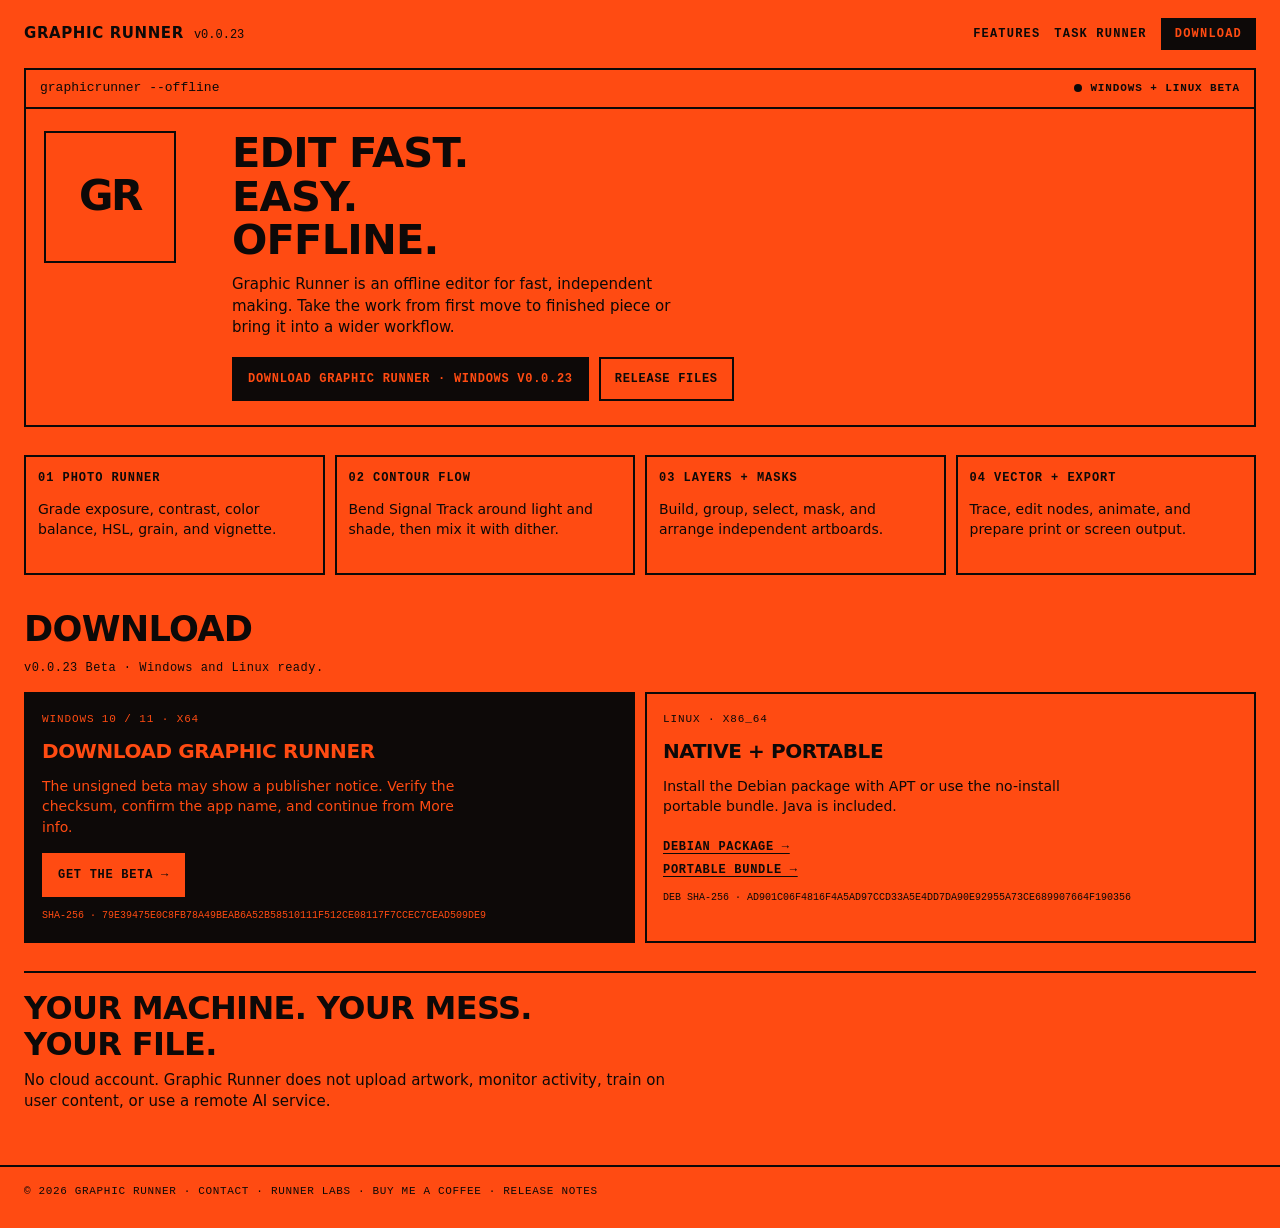
==== commit 6fc29521: "Remove private brand guidance from public page" ====
--- a/index.html
+++ b/index.html
@@ -52,12 +52,8 @@
     .hero-bar { display: flex; align-items: center; justify-content: space-between; gap: 12px; padding: 10px 14px; border-bottom: 2px solid var(--ink); font: 13px/1.3 var(--mono); }
     .status { display: inline-flex; align-items: center; gap: 8px; font-size: 11px; font-weight: 700; letter-spacing: .08em; text-transform: uppercase; }
     .dot { width: 8px; height: 8px; border-radius: 50%; background: var(--ink); }
-    .hero-body { display: grid; grid-template-columns: minmax(140px, 200px) 1fr; gap: 20px 28px; padding: 22px 18px 24px; }
-    .stamps { display: flex; flex-wrap: wrap; gap: 6px; margin: 0 0 14px; padding: 0; list-style: none; }
-    .stamps li { padding: 4px 8px; color: var(--field); background: var(--ink); border: 1px solid var(--ink); font: 700 10px/1.3 var(--mono); letter-spacing: .1em; text-transform: uppercase; }
-    .brand-stamp { width: 132px; aspect-ratio: 1; display: flex; flex-direction: column; align-items: center; justify-content: center; gap: 5px; border: 2px solid var(--ink); font: 10px/1.2 var(--mono); letter-spacing: .08em; text-align: center; text-transform: uppercase; }
-    .brand-stamp strong { font: 900 28px/.9 var(--font); letter-spacing: -.06em; }
-    .brand-stamp .rule { width: 78%; border-top: 1px solid var(--ink); margin: 4px 0; }
+    .hero-body { display: grid; grid-template-columns: minmax(110px, 160px) 1fr; gap: 20px 28px; padding: 22px 18px 24px; }
+    .hero-mark { width: 132px; aspect-ratio: 1; display: grid; place-items: center; border: 2px solid var(--ink); font-size: 42px; font-weight: 900; letter-spacing: -.06em; }
     .hero-copy h1 { max-width: 16ch; margin-bottom: 12px; font-size: clamp(1.7rem, 3.6vw, 2.6rem); line-height: 1.05; }
     .lede { max-width: 48ch; margin-bottom: 18px; font-size: 15px; }
     .hero-ctas { display: flex; flex-wrap: wrap; gap: 10px; }
@@ -87,7 +83,7 @@
     .foot { max-width: var(--max); margin: 0 auto; padding: 16px var(--pad) 28px; border-top: 2px solid var(--ink); font: 11px/1.5 var(--mono); letter-spacing: .06em; text-transform: uppercase; }
     .foot a:hover { text-decoration: underline; }
     @media (max-width: 860px) { .hero-body { grid-template-columns: 1fr; } .features { grid-template-columns: 1fr 1fr; } .download-grid { grid-template-columns: 1fr; } }
-    @media (max-width: 560px) { .nav { flex-wrap: wrap; } .nav-links a:not(.nav-cta) { display: none; } .features { grid-template-columns: 1fr; } .hero-ctas { flex-direction: column; } .brand-stamp { width: 118px; } }
+    @media (max-width: 560px) { .nav { flex-wrap: wrap; } .nav-links a:not(.nav-cta) { display: none; } .features { grid-template-columns: 1fr; } .hero-ctas { flex-direction: column; } .hero-mark { width: 118px; } }
     @media (prefers-reduced-motion: reduce) { html { scroll-behavior: auto; } }
   </style>
 </head>
@@ -101,10 +97,7 @@
     <section class="hero-card" aria-label="Hero">
       <div class="hero-bar"><code>graphicrunner --offline</code><span class="status"><span class="dot" aria-hidden="true"></span>Windows + Linux beta</span></div>
       <div class="hero-body">
-        <div class="hero-side">
-          <ul class="stamps" aria-label="Product stamps"><li>Local.</li><li>Offline.</li><li>Yours.</li></ul>
-          <div class="brand-stamp" aria-label="Graphic Runner GR monogram"><span>Graphic Runner</span><strong>GR</strong><span class="rule" aria-hidden="true"></span><span>Use it flat</span></div>
-        </div>
+        <div class="hero-mark" aria-label="Graphic Runner">GR</div>
         <div class="hero-copy">
           <h1>Edit fast.<br>Easy.<br>Offline.</h1>
           <p class="lede">Graphic Runner is an offline editor for fast, independent making. Take the work from first move to finished piece or bring it into a wider workflow.</p>
@@ -134,6 +127,6 @@
     </section>
     <section class="trust" aria-label="Trust"><h2>Your machine. Your mess. Your file.</h2><p>No cloud account. Graphic Runner does not upload artwork, monitor activity, train on user content, or use a remote AI service.</p></section>
   </main>
-  <footer class="foot"><p><a href="mailto:taskmaster@trunner.net">taskmaster@trunner.net</a> · <a href="https://trunner.net/">Back to hub</a> · <a href="https://buymeacoffee.com/trunner">Buy me a coffee</a> · <a href="https://github.com/RunnerLabs/graphic-runner/releases/tag/v0.0.23">Release notes</a></p></footer>
+  <footer class="foot"><p>© 2026 Graphic Runner · <a href="mailto:taskmaster@trunner.net">Contact</a> · <a href="https://trunner.net/">Runner Labs</a> · <a href="https://buymeacoffee.com/trunner">Buy me a coffee</a> · <a href="https://github.com/RunnerLabs/graphic-runner/releases/tag/v0.0.23">Release notes</a></p></footer>
 </body>
 </html>
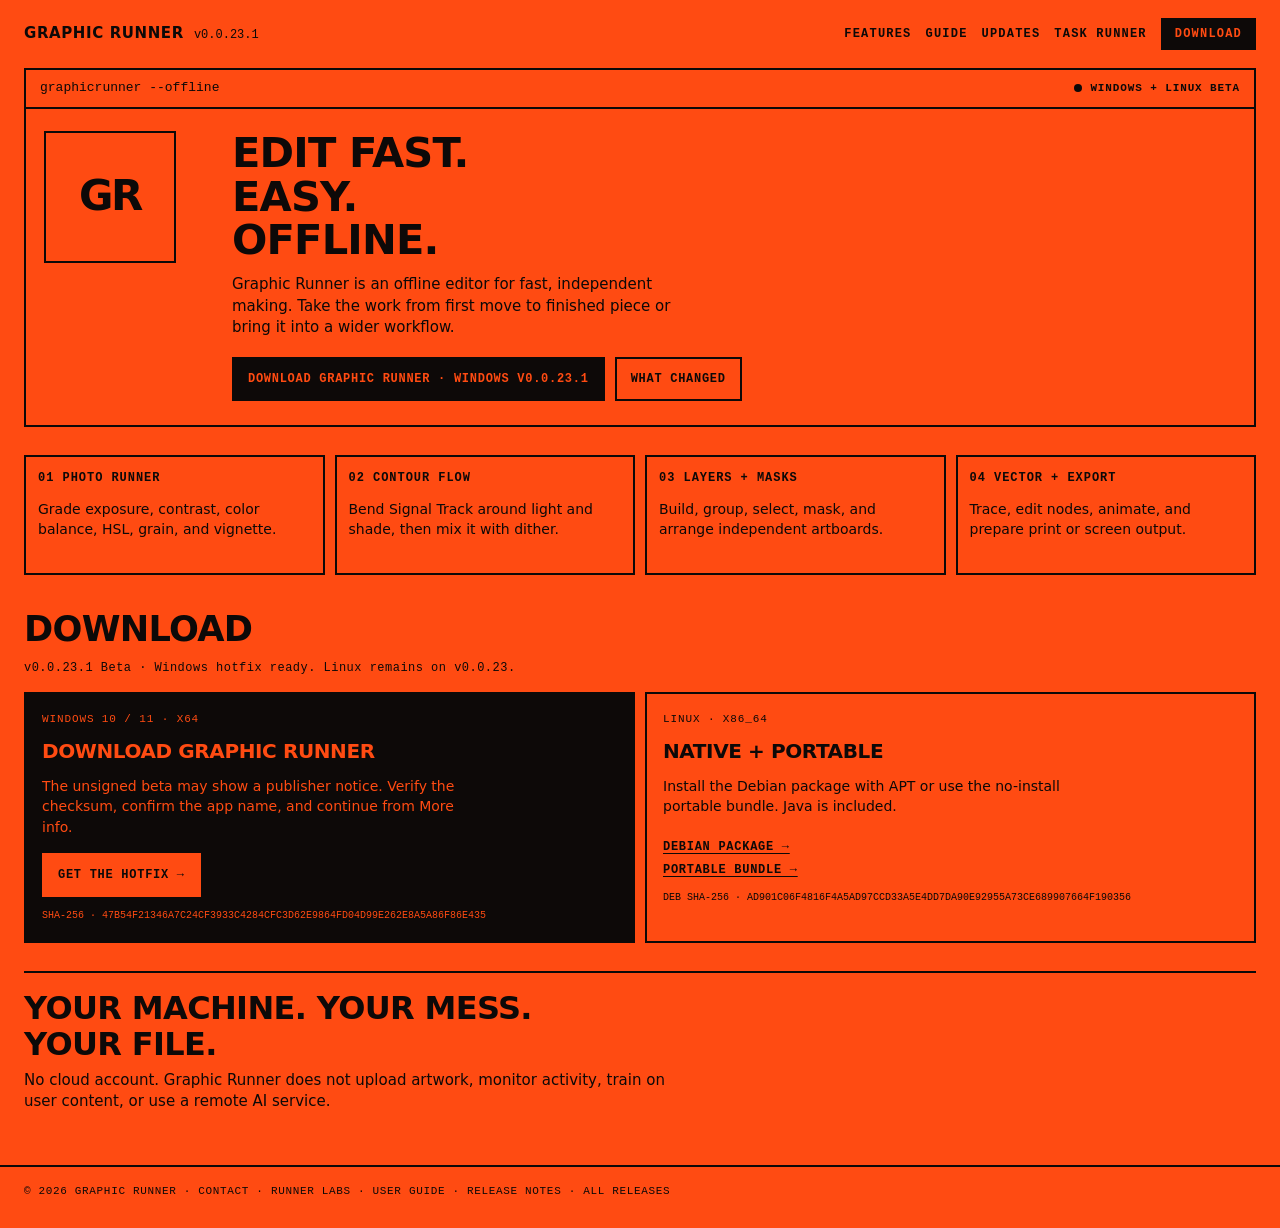
==== commit 6407efc8: "Publish v0.0.23.1 Windows hotfix page" ====
--- a/index.html
+++ b/index.html
@@ -4,7 +4,7 @@
   <meta charset="utf-8">
   <meta name="viewport" content="width=device-width, initial-scale=1">
   <meta name="theme-color" content="#ff4b12">
-  <meta name="description" content="Graphic Runner v0.0.23 Beta is a fast, local graphics editor with Photo Runner, Contour Flow, smoother masking, and offline AI for Windows and Linux.">
+  <meta name="description" content="Graphic Runner v0.0.23.1 Beta is a fast, local graphics editor with independent artboards, live mask refinement, and offline AI for Windows.">
   <link rel="canonical" href="https://runnerlabs.github.io/graphic-runner/">
   <meta property="og:type" content="website">
   <meta property="og:site_name" content="Graphic Runner">
@@ -83,15 +83,15 @@
     .foot { max-width: var(--max); margin: 0 auto; padding: 16px var(--pad) 28px; border-top: 2px solid var(--ink); font: 11px/1.5 var(--mono); letter-spacing: .06em; text-transform: uppercase; }
     .foot a:hover { text-decoration: underline; }
     @media (max-width: 860px) { .hero-body { grid-template-columns: 1fr; } .features { grid-template-columns: 1fr 1fr; } .download-grid { grid-template-columns: 1fr; } }
-    @media (max-width: 560px) { .nav { flex-wrap: wrap; } .nav-links a:not(.nav-cta) { display: none; } .features { grid-template-columns: 1fr; } .hero-ctas { flex-direction: column; } .hero-mark { width: 118px; } }
+    @media (max-width: 560px) { .nav { flex-wrap: wrap; } .nav-links { flex-wrap: wrap; gap: 10px; line-height: 1.35; } .features { grid-template-columns: 1fr; } .hero-ctas { flex-direction: column; } .hero-mark { width: 118px; } }
     @media (prefers-reduced-motion: reduce) { html { scroll-behavior: auto; } }
   </style>
 </head>
 <body>
   <a class="skip-link" href="#main">Skip to content</a>
   <header class="nav">
-    <div class="nav-brand"><a class="name" href="./">Graphic Runner</a><span class="ver">v0.0.23</span></div>
-    <nav class="nav-links" aria-label="Primary"><a href="#features">Features</a><a href="https://runnerlabs.github.io/task-runner/">Task Runner</a><a class="nav-cta" href="#download">Download</a></nav>
+    <div class="nav-brand"><a class="name" href="./">Graphic Runner</a><span class="ver">v0.0.23.1</span></div>
+    <nav class="nav-links" aria-label="Primary"><a href="#features">Features</a><a href="https://github.com/RunnerLabs/graphic-runner/blob/main/README.md">Guide</a><a href="https://github.com/RunnerLabs/graphic-runner/releases/tag/v0.0.23.1">Updates</a><a href="https://runnerlabs.github.io/task-runner/">Task Runner</a><a class="nav-cta" href="#download">Download</a></nav>
   </header>
   <main id="main">
     <section class="hero-card" aria-label="Hero">
@@ -101,7 +101,7 @@
         <div class="hero-copy">
           <h1>Edit fast.<br>Easy.<br>Offline.</h1>
           <p class="lede">Graphic Runner is an offline editor for fast, independent making. Take the work from first move to finished piece or bring it into a wider workflow.</p>
-          <div class="hero-ctas"><a class="btn btn-ink" href="https://github.com/RunnerLabs/graphic-runner/releases/download/v0.0.23/GraphicRunner-0.0.23-Windows-Setup.exe">Download Graphic Runner · Windows v0.0.23</a><a class="btn btn-outline" href="https://github.com/RunnerLabs/graphic-runner/releases/tag/v0.0.23">Release files</a></div>
+          <div class="hero-ctas"><a class="btn btn-ink" href="https://github.com/RunnerLabs/graphic-runner/releases/download/v0.0.23.1/GraphicRunner-0.0.23.1-Windows-Setup.exe">Download Graphic Runner · Windows v0.0.23.1</a><a class="btn btn-outline" href="https://github.com/RunnerLabs/graphic-runner/releases/tag/v0.0.23.1">What changed</a></div>
         </div>
       </div>
     </section>
@@ -113,11 +113,11 @@
     </section>
     <section class="download" id="download" aria-label="Download">
       <h2 class="section-title">Download</h2>
-      <p class="section-sub">v0.0.23 Beta · Windows and Linux ready.</p>
+      <p class="section-sub">v0.0.23.1 Beta · Windows hotfix ready. Linux remains on v0.0.23.</p>
       <div class="download-grid">
         <article class="download-card primary">
           <p class="download-meta">Windows 10 / 11 · x64</p><h3>Download Graphic Runner</h3><p class="download-note">The unsigned beta may show a publisher notice. Verify the checksum, confirm the app name, and continue from More info.</p>
-          <a class="btn" href="https://github.com/RunnerLabs/graphic-runner/releases/download/v0.0.23/GraphicRunner-0.0.23-Windows-Setup.exe">Get the beta →</a><span class="checksum">SHA-256 · 79E39475E0C8FB78A49BEAB6A52B58510111F512CE08117F7CCEC7CEAD509DE9</span>
+          <a class="btn" href="https://github.com/RunnerLabs/graphic-runner/releases/download/v0.0.23.1/GraphicRunner-0.0.23.1-Windows-Setup.exe">Get the hotfix →</a><span class="checksum">SHA-256 · 47B54F21346A7C24CF3933C4284CFC3D62E9864FD04D99E262E8A5A86F86E435</span>
         </article>
         <article class="download-card secondary">
           <p class="download-meta">Linux · x86_64</p><h3>Native + portable</h3><p class="download-note">Install the Debian package with APT or use the no-install portable bundle. Java is included.</p>
@@ -127,6 +127,6 @@
     </section>
     <section class="trust" aria-label="Trust"><h2>Your machine. Your mess. Your file.</h2><p>No cloud account. Graphic Runner does not upload artwork, monitor activity, train on user content, or use a remote AI service.</p></section>
   </main>
-  <footer class="foot"><p>© 2026 Graphic Runner · <a href="mailto:taskmaster@trunner.net">Contact</a> · <a href="https://trunner.net/">Runner Labs</a> · <a href="https://buymeacoffee.com/trunner">Buy me a coffee</a> · <a href="https://github.com/RunnerLabs/graphic-runner/releases/tag/v0.0.23">Release notes</a></p></footer>
+  <footer class="foot"><p>© 2026 Graphic Runner · <a href="mailto:taskmaster@trunner.net">Contact</a> · <a href="https://trunner.net/">Runner Labs</a> · <a href="https://github.com/RunnerLabs/graphic-runner/blob/main/README.md">User guide</a> · <a href="https://github.com/RunnerLabs/graphic-runner/releases/tag/v0.0.23.1">Release notes</a> · <a href="https://github.com/RunnerLabs/graphic-runner/releases">All releases</a></p></footer>
 </body>
 </html>
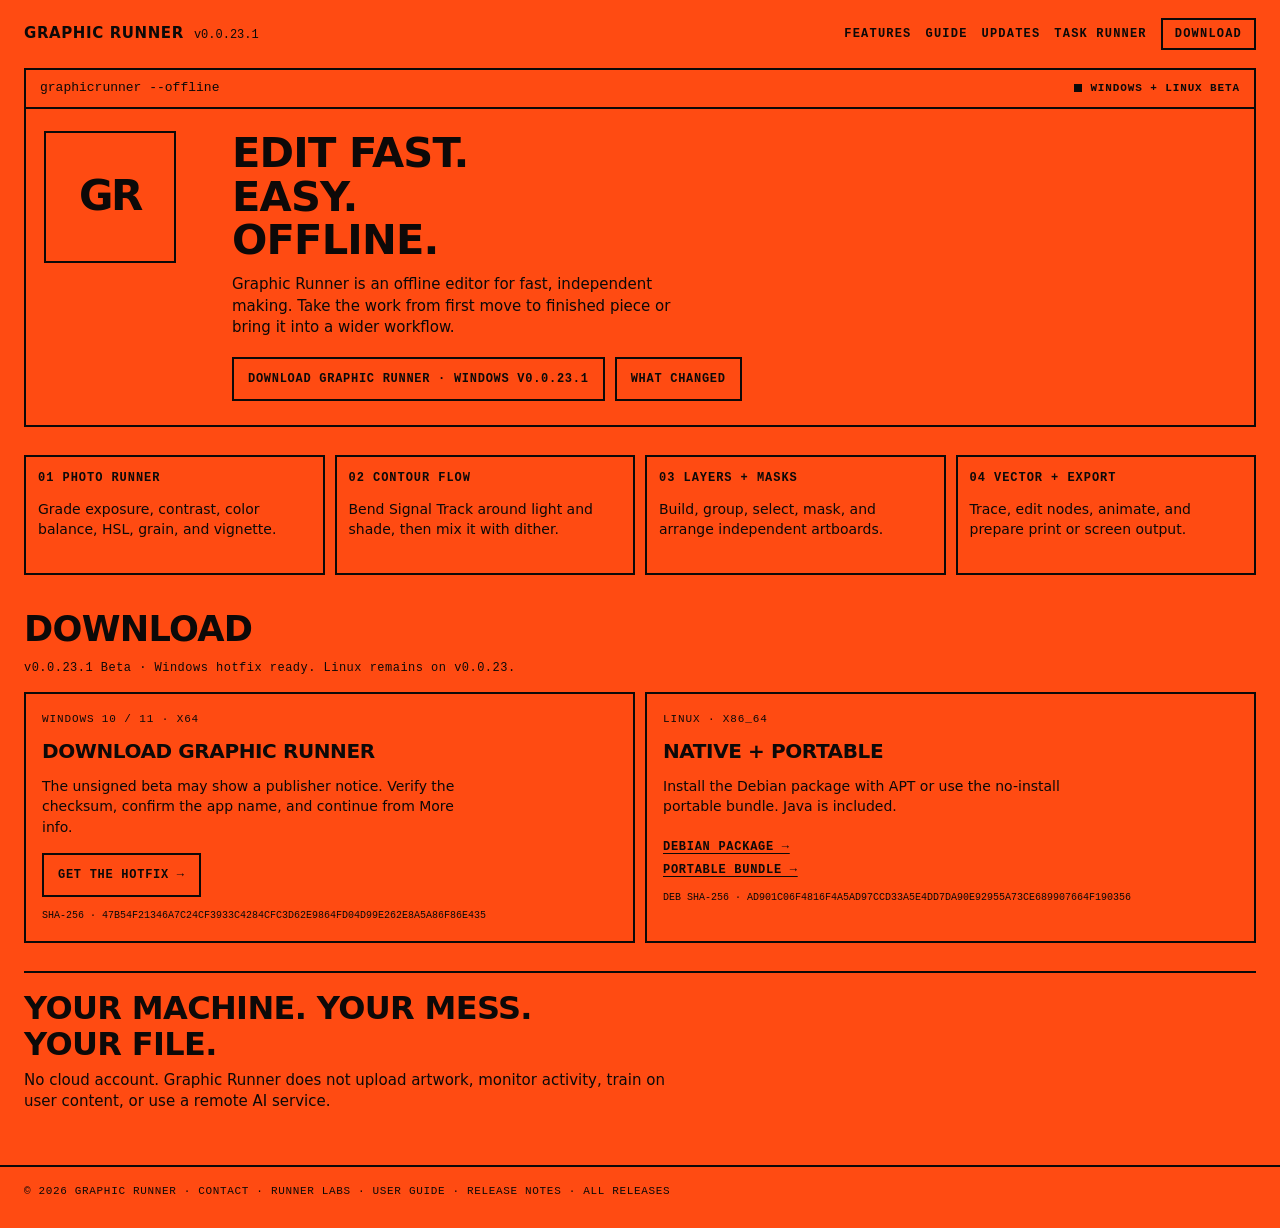
==== commit c2e18c28: "Apply locked Graphic Runner system to public docs" ====
--- a/index.html
+++ b/index.html
@@ -38,7 +38,7 @@
     h1, h2, h3, p { margin: 0; }
     h1, h2, h3 { font-weight: 800; letter-spacing: -.02em; text-transform: uppercase; }
     code { font-family: var(--mono); }
-    .skip-link { position: fixed; top: -70px; left: 16px; z-index: 10; padding: 10px 14px; color: var(--field); background: var(--ink); font: 700 12px/1 var(--mono); text-transform: uppercase; }
+    .skip-link { position: fixed; top: -70px; left: 16px; z-index: 10; padding: 10px 14px; color: var(--ink); background: var(--field); border: 2px solid var(--ink); font: 700 12px/1 var(--mono); text-transform: uppercase; }
     .skip-link:focus { top: 12px; }
     :focus-visible { outline: 3px solid var(--ink); outline-offset: 3px; }
     .nav { max-width: var(--max); margin: 0 auto; padding: 18px var(--pad); display: flex; align-items: center; justify-content: space-between; gap: 16px; }
@@ -46,19 +46,19 @@
     .nav-brand .name { font-size: 15px; font-weight: 800; letter-spacing: .04em; text-transform: uppercase; }
     .nav-brand .ver { font: 12px/1 var(--mono); }
     .nav-links { display: flex; align-items: center; gap: 14px; font: 700 12px/1 var(--mono); letter-spacing: .1em; text-transform: uppercase; }
-    .nav-cta { display: inline-block; padding: 8px 12px; color: var(--field); background: var(--ink); border: 2px solid var(--ink); }
+    .nav-cta { display: inline-block; padding: 8px 12px; color: var(--ink); background: var(--field); border: 2px solid var(--ink); }
     main { max-width: var(--max); margin: 0 auto; padding: 0 var(--pad) 48px; display: flex; flex-direction: column; gap: 28px; }
     .hero-card { border: 2px solid var(--ink); background: var(--field); }
     .hero-bar { display: flex; align-items: center; justify-content: space-between; gap: 12px; padding: 10px 14px; border-bottom: 2px solid var(--ink); font: 13px/1.3 var(--mono); }
     .status { display: inline-flex; align-items: center; gap: 8px; font-size: 11px; font-weight: 700; letter-spacing: .08em; text-transform: uppercase; }
-    .dot { width: 8px; height: 8px; border-radius: 50%; background: var(--ink); }
+    .dot { width: 8px; height: 8px; background: var(--ink); }
     .hero-body { display: grid; grid-template-columns: minmax(110px, 160px) 1fr; gap: 20px 28px; padding: 22px 18px 24px; }
     .hero-mark { width: 132px; aspect-ratio: 1; display: grid; place-items: center; border: 2px solid var(--ink); font-size: 42px; font-weight: 900; letter-spacing: -.06em; }
     .hero-copy h1 { max-width: 16ch; margin-bottom: 12px; font-size: clamp(1.7rem, 3.6vw, 2.6rem); line-height: 1.05; }
     .lede { max-width: 48ch; margin-bottom: 18px; font-size: 15px; }
     .hero-ctas { display: flex; flex-wrap: wrap; gap: 10px; }
     .btn { display: inline-flex; min-height: 44px; align-items: center; justify-content: center; padding: 10px 14px; border: 2px solid var(--ink); border-radius: 0; font: 700 12px/1.2 var(--mono); letter-spacing: .06em; text-align: center; text-transform: uppercase; }
-    .btn-ink { color: var(--field); background: var(--ink); }
+    .btn-ink { color: var(--ink); background: var(--field); }
     .btn-outline { color: var(--ink); background: var(--field); }
     .btn:hover, .btn:focus-visible { outline: 2px solid var(--ink); outline-offset: 2px; }
     .features { display: grid; grid-template-columns: repeat(4, minmax(0, 1fr)); gap: 10px; }
@@ -69,12 +69,12 @@
     .section-sub { margin-bottom: 14px; font: 12px/1.45 var(--mono); letter-spacing: .04em; }
     .download-grid { display: grid; grid-template-columns: 1fr 1fr; gap: 10px; }
     .download-card { padding: 18px 16px; border: 2px solid var(--ink); }
-    .download-card.primary { color: var(--field); background: var(--ink); }
+    .download-card.primary { color: var(--ink); background: var(--field); }
     .download-card.secondary { color: var(--ink); background: var(--field); }
     .download-meta { margin-bottom: 10px; font: 11px/1.4 var(--mono); letter-spacing: .08em; text-transform: uppercase; }
     .download-card h3 { margin-bottom: 10px; font-size: 1.25rem; }
     .download-note { max-width: 48ch; margin-bottom: 16px; font-size: 14px; }
-    .download-card.primary .btn { color: var(--ink); background: var(--field); border-color: var(--field); }
+    .download-card.primary .btn { color: var(--ink); background: var(--field); border-color: var(--ink); }
     .text-link { font: 700 12px/1.4 var(--mono); letter-spacing: .06em; text-decoration: underline; text-underline-offset: 3px; text-transform: uppercase; }
     .checksum { display: block; margin-top: 12px; font: 10px/1.45 var(--mono); overflow-wrap: anywhere; }
     .trust { padding: 18px 0 4px; border-top: 2px solid var(--ink); }
@@ -91,7 +91,7 @@
   <a class="skip-link" href="#main">Skip to content</a>
   <header class="nav">
     <div class="nav-brand"><a class="name" href="./">Graphic Runner</a><span class="ver">v0.0.23.1</span></div>
-    <nav class="nav-links" aria-label="Primary"><a href="#features">Features</a><a href="https://github.com/RunnerLabs/graphic-runner/blob/main/README.md">Guide</a><a href="https://github.com/RunnerLabs/graphic-runner/releases/tag/v0.0.23.1">Updates</a><a href="https://runnerlabs.github.io/task-runner/">Task Runner</a><a class="nav-cta" href="#download">Download</a></nav>
+    <nav class="nav-links" aria-label="Primary"><a href="#features">Features</a><a href="guide.html">Guide</a><a href="updates.html">Updates</a><a href="https://runnerlabs.github.io/task-runner/">Task Runner</a><a class="nav-cta" href="#download">Download</a></nav>
   </header>
   <main id="main">
     <section class="hero-card" aria-label="Hero">
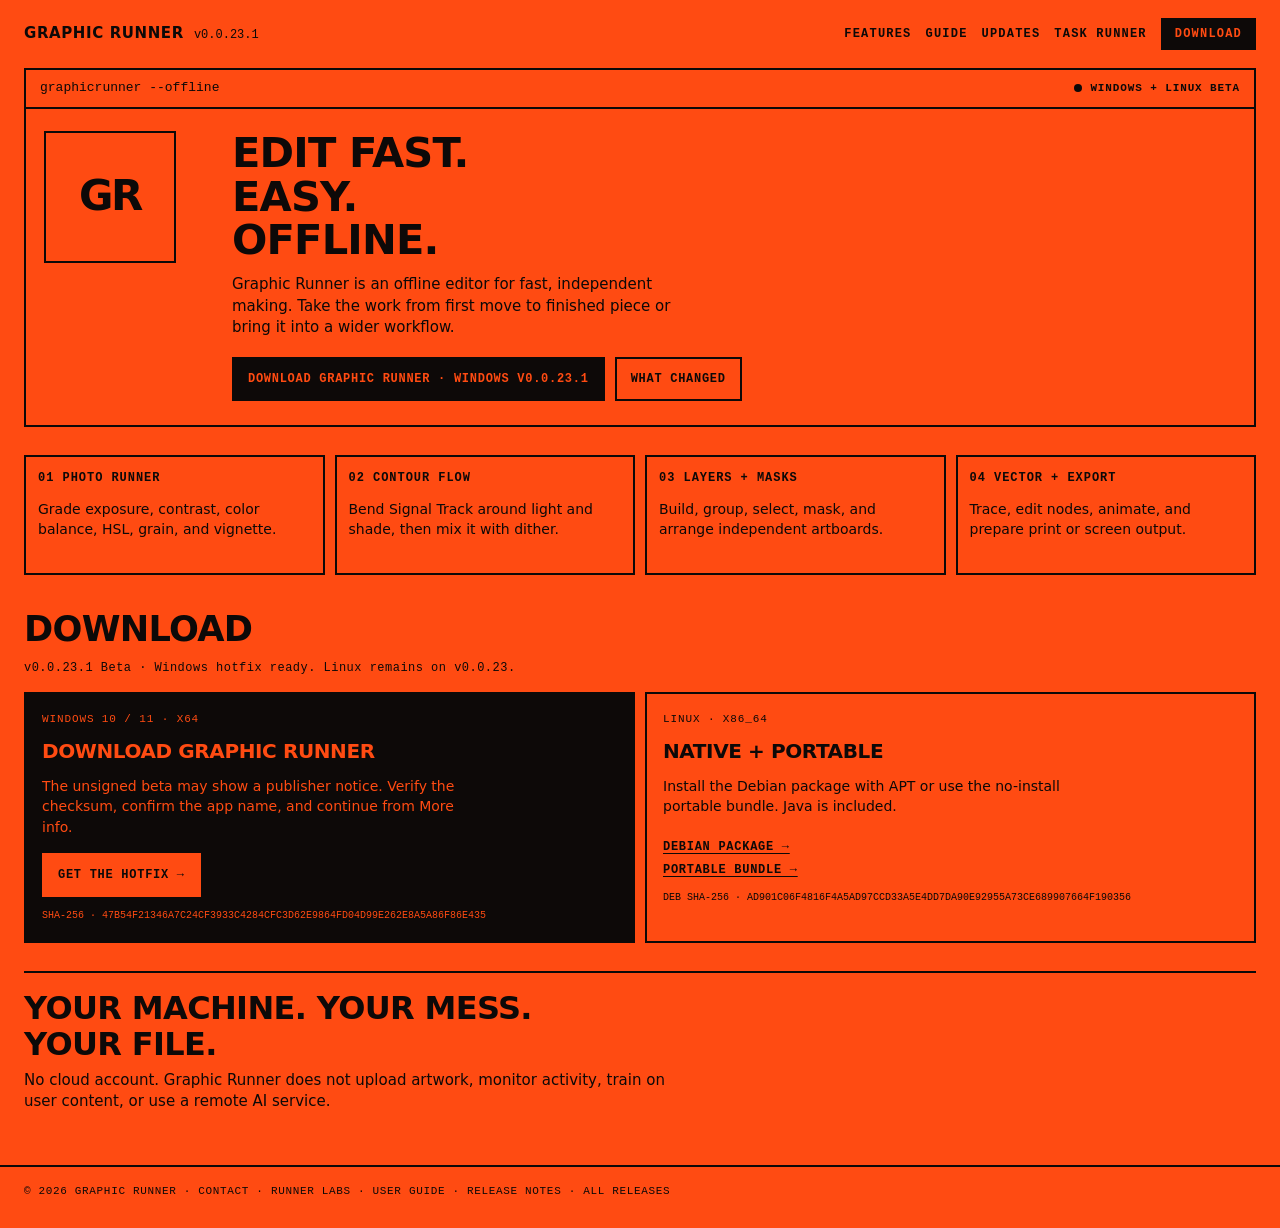
==== commit 41a3082e: "Revert "Apply locked Graphic Runner system to public docs" This reverts commit c2e18c281563e4e3c98b3" ====
--- a/index.html
+++ b/index.html
@@ -38,7 +38,7 @@
     h1, h2, h3, p { margin: 0; }
     h1, h2, h3 { font-weight: 800; letter-spacing: -.02em; text-transform: uppercase; }
     code { font-family: var(--mono); }
-    .skip-link { position: fixed; top: -70px; left: 16px; z-index: 10; padding: 10px 14px; color: var(--ink); background: var(--field); border: 2px solid var(--ink); font: 700 12px/1 var(--mono); text-transform: uppercase; }
+    .skip-link { position: fixed; top: -70px; left: 16px; z-index: 10; padding: 10px 14px; color: var(--field); background: var(--ink); font: 700 12px/1 var(--mono); text-transform: uppercase; }
     .skip-link:focus { top: 12px; }
     :focus-visible { outline: 3px solid var(--ink); outline-offset: 3px; }
     .nav { max-width: var(--max); margin: 0 auto; padding: 18px var(--pad); display: flex; align-items: center; justify-content: space-between; gap: 16px; }
@@ -46,19 +46,19 @@
     .nav-brand .name { font-size: 15px; font-weight: 800; letter-spacing: .04em; text-transform: uppercase; }
     .nav-brand .ver { font: 12px/1 var(--mono); }
     .nav-links { display: flex; align-items: center; gap: 14px; font: 700 12px/1 var(--mono); letter-spacing: .1em; text-transform: uppercase; }
-    .nav-cta { display: inline-block; padding: 8px 12px; color: var(--ink); background: var(--field); border: 2px solid var(--ink); }
+    .nav-cta { display: inline-block; padding: 8px 12px; color: var(--field); background: var(--ink); border: 2px solid var(--ink); }
     main { max-width: var(--max); margin: 0 auto; padding: 0 var(--pad) 48px; display: flex; flex-direction: column; gap: 28px; }
     .hero-card { border: 2px solid var(--ink); background: var(--field); }
     .hero-bar { display: flex; align-items: center; justify-content: space-between; gap: 12px; padding: 10px 14px; border-bottom: 2px solid var(--ink); font: 13px/1.3 var(--mono); }
     .status { display: inline-flex; align-items: center; gap: 8px; font-size: 11px; font-weight: 700; letter-spacing: .08em; text-transform: uppercase; }
-    .dot { width: 8px; height: 8px; background: var(--ink); }
+    .dot { width: 8px; height: 8px; border-radius: 50%; background: var(--ink); }
     .hero-body { display: grid; grid-template-columns: minmax(110px, 160px) 1fr; gap: 20px 28px; padding: 22px 18px 24px; }
     .hero-mark { width: 132px; aspect-ratio: 1; display: grid; place-items: center; border: 2px solid var(--ink); font-size: 42px; font-weight: 900; letter-spacing: -.06em; }
     .hero-copy h1 { max-width: 16ch; margin-bottom: 12px; font-size: clamp(1.7rem, 3.6vw, 2.6rem); line-height: 1.05; }
     .lede { max-width: 48ch; margin-bottom: 18px; font-size: 15px; }
     .hero-ctas { display: flex; flex-wrap: wrap; gap: 10px; }
     .btn { display: inline-flex; min-height: 44px; align-items: center; justify-content: center; padding: 10px 14px; border: 2px solid var(--ink); border-radius: 0; font: 700 12px/1.2 var(--mono); letter-spacing: .06em; text-align: center; text-transform: uppercase; }
-    .btn-ink { color: var(--ink); background: var(--field); }
+    .btn-ink { color: var(--field); background: var(--ink); }
     .btn-outline { color: var(--ink); background: var(--field); }
     .btn:hover, .btn:focus-visible { outline: 2px solid var(--ink); outline-offset: 2px; }
     .features { display: grid; grid-template-columns: repeat(4, minmax(0, 1fr)); gap: 10px; }
@@ -69,12 +69,12 @@
     .section-sub { margin-bottom: 14px; font: 12px/1.45 var(--mono); letter-spacing: .04em; }
     .download-grid { display: grid; grid-template-columns: 1fr 1fr; gap: 10px; }
     .download-card { padding: 18px 16px; border: 2px solid var(--ink); }
-    .download-card.primary { color: var(--ink); background: var(--field); }
+    .download-card.primary { color: var(--field); background: var(--ink); }
     .download-card.secondary { color: var(--ink); background: var(--field); }
     .download-meta { margin-bottom: 10px; font: 11px/1.4 var(--mono); letter-spacing: .08em; text-transform: uppercase; }
     .download-card h3 { margin-bottom: 10px; font-size: 1.25rem; }
     .download-note { max-width: 48ch; margin-bottom: 16px; font-size: 14px; }
-    .download-card.primary .btn { color: var(--ink); background: var(--field); border-color: var(--ink); }
+    .download-card.primary .btn { color: var(--ink); background: var(--field); border-color: var(--field); }
     .text-link { font: 700 12px/1.4 var(--mono); letter-spacing: .06em; text-decoration: underline; text-underline-offset: 3px; text-transform: uppercase; }
     .checksum { display: block; margin-top: 12px; font: 10px/1.45 var(--mono); overflow-wrap: anywhere; }
     .trust { padding: 18px 0 4px; border-top: 2px solid var(--ink); }
@@ -91,7 +91,7 @@
   <a class="skip-link" href="#main">Skip to content</a>
   <header class="nav">
     <div class="nav-brand"><a class="name" href="./">Graphic Runner</a><span class="ver">v0.0.23.1</span></div>
-    <nav class="nav-links" aria-label="Primary"><a href="#features">Features</a><a href="guide.html">Guide</a><a href="updates.html">Updates</a><a href="https://runnerlabs.github.io/task-runner/">Task Runner</a><a class="nav-cta" href="#download">Download</a></nav>
+    <nav class="nav-links" aria-label="Primary"><a href="#features">Features</a><a href="https://github.com/RunnerLabs/graphic-runner/blob/main/README.md">Guide</a><a href="https://github.com/RunnerLabs/graphic-runner/releases/tag/v0.0.23.1">Updates</a><a href="https://runnerlabs.github.io/task-runner/">Task Runner</a><a class="nav-cta" href="#download">Download</a></nav>
   </header>
   <main id="main">
     <section class="hero-card" aria-label="Hero">
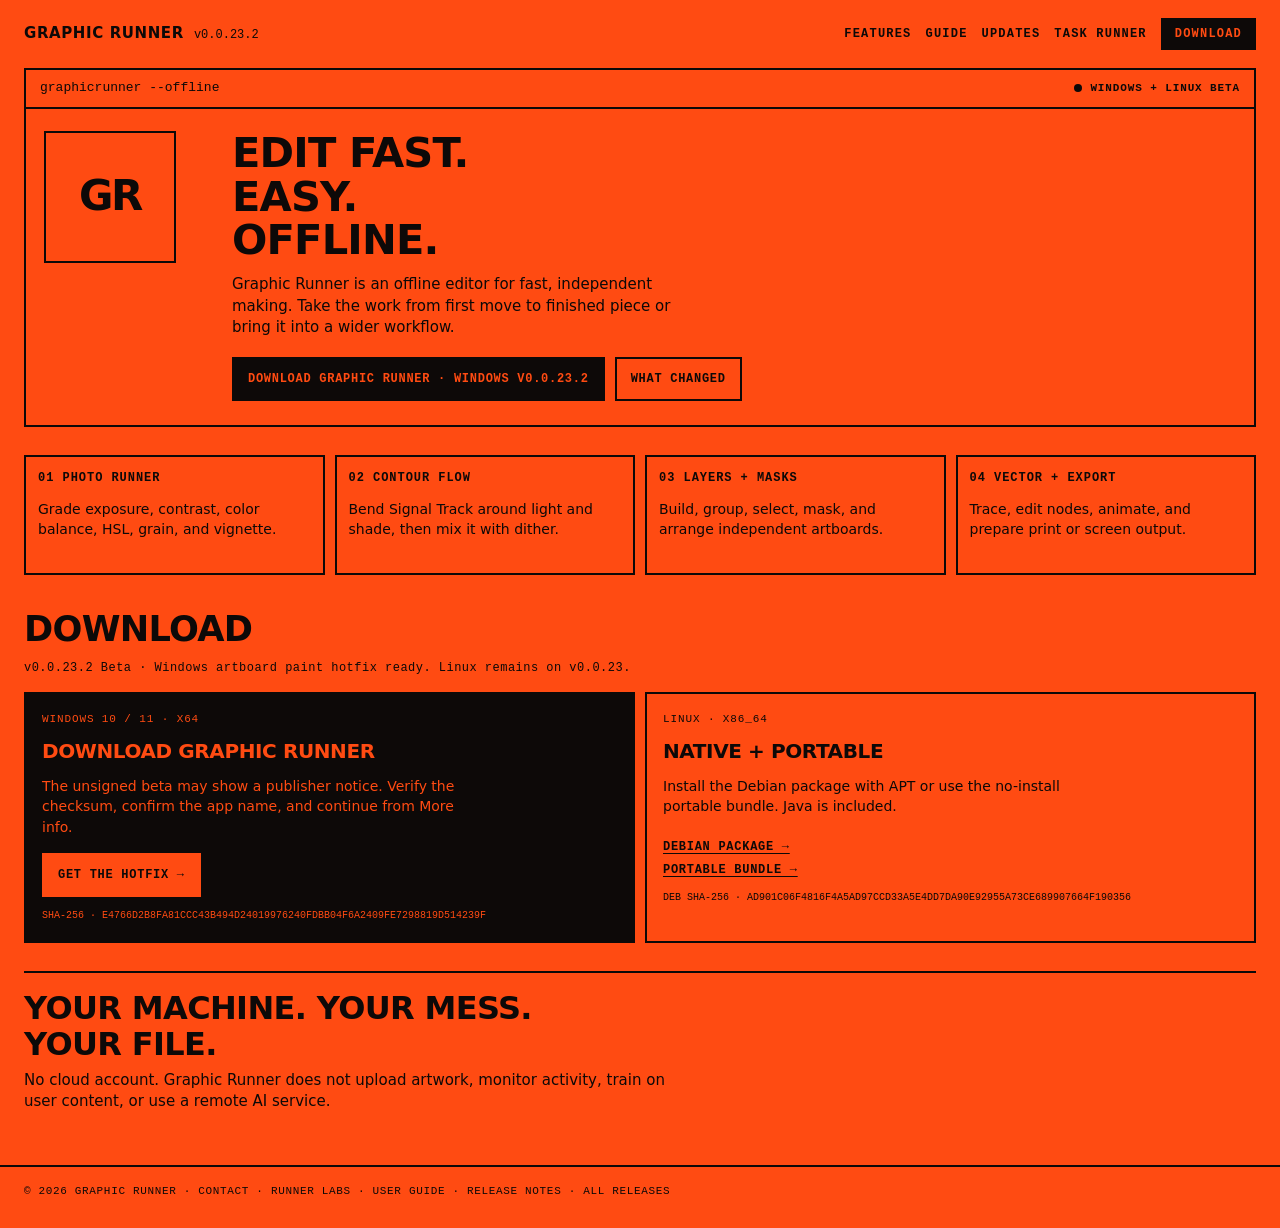
==== commit 7a0d06df: "Publish v0.0.23.2 artboard paint hotfix" ====
--- a/index.html
+++ b/index.html
@@ -4,7 +4,7 @@
   <meta charset="utf-8">
   <meta name="viewport" content="width=device-width, initial-scale=1">
   <meta name="theme-color" content="#ff4b12">
-  <meta name="description" content="Graphic Runner v0.0.23.1 Beta is a fast, local graphics editor with independent artboards, live mask refinement, and offline AI for Windows.">
+  <meta name="description" content="Graphic Runner v0.0.23.2 Beta restores painting and layer controls across multiple artboards.">
   <link rel="canonical" href="https://runnerlabs.github.io/graphic-runner/">
   <meta property="og:type" content="website">
   <meta property="og:site_name" content="Graphic Runner">
@@ -90,8 +90,8 @@
 <body>
   <a class="skip-link" href="#main">Skip to content</a>
   <header class="nav">
-    <div class="nav-brand"><a class="name" href="./">Graphic Runner</a><span class="ver">v0.0.23.1</span></div>
-    <nav class="nav-links" aria-label="Primary"><a href="#features">Features</a><a href="https://github.com/RunnerLabs/graphic-runner/blob/main/README.md">Guide</a><a href="https://github.com/RunnerLabs/graphic-runner/releases/tag/v0.0.23.1">Updates</a><a href="https://runnerlabs.github.io/task-runner/">Task Runner</a><a class="nav-cta" href="#download">Download</a></nav>
+    <div class="nav-brand"><a class="name" href="./">Graphic Runner</a><span class="ver">v0.0.23.2</span></div>
+    <nav class="nav-links" aria-label="Primary"><a href="#features">Features</a><a href="https://github.com/RunnerLabs/graphic-runner/blob/main/README.md">Guide</a><a href="https://github.com/RunnerLabs/graphic-runner/releases/tag/v0.0.23.2">Updates</a><a href="https://runnerlabs.github.io/task-runner/">Task Runner</a><a class="nav-cta" href="#download">Download</a></nav>
   </header>
   <main id="main">
     <section class="hero-card" aria-label="Hero">
@@ -101,7 +101,7 @@
         <div class="hero-copy">
           <h1>Edit fast.<br>Easy.<br>Offline.</h1>
           <p class="lede">Graphic Runner is an offline editor for fast, independent making. Take the work from first move to finished piece or bring it into a wider workflow.</p>
-          <div class="hero-ctas"><a class="btn btn-ink" href="https://github.com/RunnerLabs/graphic-runner/releases/download/v0.0.23.1/GraphicRunner-0.0.23.1-Windows-Setup.exe">Download Graphic Runner · Windows v0.0.23.1</a><a class="btn btn-outline" href="https://github.com/RunnerLabs/graphic-runner/releases/tag/v0.0.23.1">What changed</a></div>
+          <div class="hero-ctas"><a class="btn btn-ink" href="https://github.com/RunnerLabs/graphic-runner/releases/download/v0.0.23.2/GraphicRunner-0.0.23.2-Windows-Setup.exe">Download Graphic Runner · Windows v0.0.23.2</a><a class="btn btn-outline" href="https://github.com/RunnerLabs/graphic-runner/releases/tag/v0.0.23.2">What changed</a></div>
         </div>
       </div>
     </section>
@@ -113,11 +113,11 @@
     </section>
     <section class="download" id="download" aria-label="Download">
       <h2 class="section-title">Download</h2>
-      <p class="section-sub">v0.0.23.1 Beta · Windows hotfix ready. Linux remains on v0.0.23.</p>
+      <p class="section-sub">v0.0.23.2 Beta · Windows artboard paint hotfix ready. Linux remains on v0.0.23.</p>
       <div class="download-grid">
         <article class="download-card primary">
           <p class="download-meta">Windows 10 / 11 · x64</p><h3>Download Graphic Runner</h3><p class="download-note">The unsigned beta may show a publisher notice. Verify the checksum, confirm the app name, and continue from More info.</p>
-          <a class="btn" href="https://github.com/RunnerLabs/graphic-runner/releases/download/v0.0.23.1/GraphicRunner-0.0.23.1-Windows-Setup.exe">Get the hotfix →</a><span class="checksum">SHA-256 · 47B54F21346A7C24CF3933C4284CFC3D62E9864FD04D99E262E8A5A86F86E435</span>
+          <a class="btn" href="https://github.com/RunnerLabs/graphic-runner/releases/download/v0.0.23.2/GraphicRunner-0.0.23.2-Windows-Setup.exe">Get the hotfix →</a><span class="checksum">SHA-256 · E4766D2B8FA81CCC43B494D24019976240FDBB04F6A2409FE7298819D514239F</span>
         </article>
         <article class="download-card secondary">
           <p class="download-meta">Linux · x86_64</p><h3>Native + portable</h3><p class="download-note">Install the Debian package with APT or use the no-install portable bundle. Java is included.</p>
@@ -127,6 +127,6 @@
     </section>
     <section class="trust" aria-label="Trust"><h2>Your machine. Your mess. Your file.</h2><p>No cloud account. Graphic Runner does not upload artwork, monitor activity, train on user content, or use a remote AI service.</p></section>
   </main>
-  <footer class="foot"><p>© 2026 Graphic Runner · <a href="mailto:taskmaster@trunner.net">Contact</a> · <a href="https://trunner.net/">Runner Labs</a> · <a href="https://github.com/RunnerLabs/graphic-runner/blob/main/README.md">User guide</a> · <a href="https://github.com/RunnerLabs/graphic-runner/releases/tag/v0.0.23.1">Release notes</a> · <a href="https://github.com/RunnerLabs/graphic-runner/releases">All releases</a></p></footer>
+  <footer class="foot"><p>© 2026 Graphic Runner · <a href="mailto:taskmaster@trunner.net">Contact</a> · <a href="https://trunner.net/">Runner Labs</a> · <a href="https://github.com/RunnerLabs/graphic-runner/blob/main/README.md">User guide</a> · <a href="https://github.com/RunnerLabs/graphic-runner/releases/tag/v0.0.23.2">Release notes</a> · <a href="https://github.com/RunnerLabs/graphic-runner/releases">All releases</a></p></footer>
 </body>
 </html>
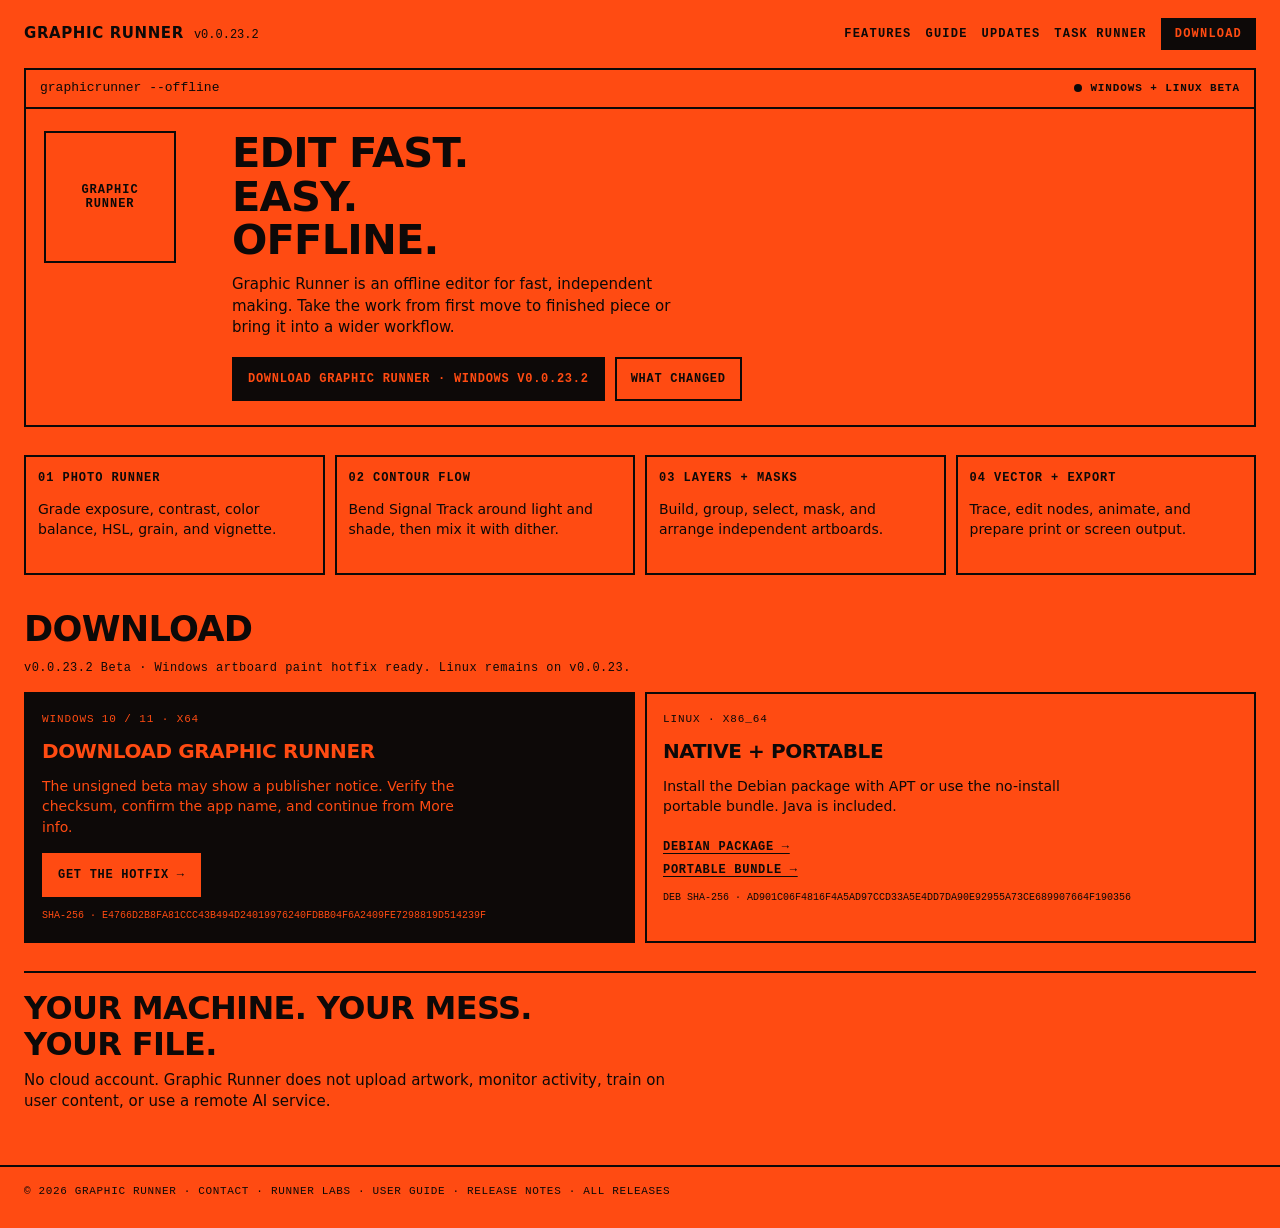
==== commit 6fd32ba8: "Use full Graphic Runner wordmark in homepage hero" ====
--- a/index.html
+++ b/index.html
@@ -53,7 +53,7 @@
     .status { display: inline-flex; align-items: center; gap: 8px; font-size: 11px; font-weight: 700; letter-spacing: .08em; text-transform: uppercase; }
     .dot { width: 8px; height: 8px; border-radius: 50%; background: var(--ink); }
     .hero-body { display: grid; grid-template-columns: minmax(110px, 160px) 1fr; gap: 20px 28px; padding: 22px 18px 24px; }
-    .hero-mark { width: 132px; aspect-ratio: 1; display: grid; place-items: center; border: 2px solid var(--ink); font-size: 42px; font-weight: 900; letter-spacing: -.06em; }
+    .hero-mark { width: 132px; aspect-ratio: 1; display: grid; place-items: center; padding: 10px; border: 2px solid var(--ink); font: 800 12px/1.2 var(--mono); letter-spacing: .08em; text-align: center; text-transform: uppercase; }
     .hero-copy h1 { max-width: 16ch; margin-bottom: 12px; font-size: clamp(1.7rem, 3.6vw, 2.6rem); line-height: 1.05; }
     .lede { max-width: 48ch; margin-bottom: 18px; font-size: 15px; }
     .hero-ctas { display: flex; flex-wrap: wrap; gap: 10px; }
@@ -97,7 +97,7 @@
     <section class="hero-card" aria-label="Hero">
       <div class="hero-bar"><code>graphicrunner --offline</code><span class="status"><span class="dot" aria-hidden="true"></span>Windows + Linux beta</span></div>
       <div class="hero-body">
-        <div class="hero-mark" aria-label="Graphic Runner">GR</div>
+        <div class="hero-mark" aria-label="Graphic Runner">Graphic Runner</div>
         <div class="hero-copy">
           <h1>Edit fast.<br>Easy.<br>Offline.</h1>
           <p class="lede">Graphic Runner is an offline editor for fast, independent making. Take the work from first move to finished piece or bring it into a wider workflow.</p>
